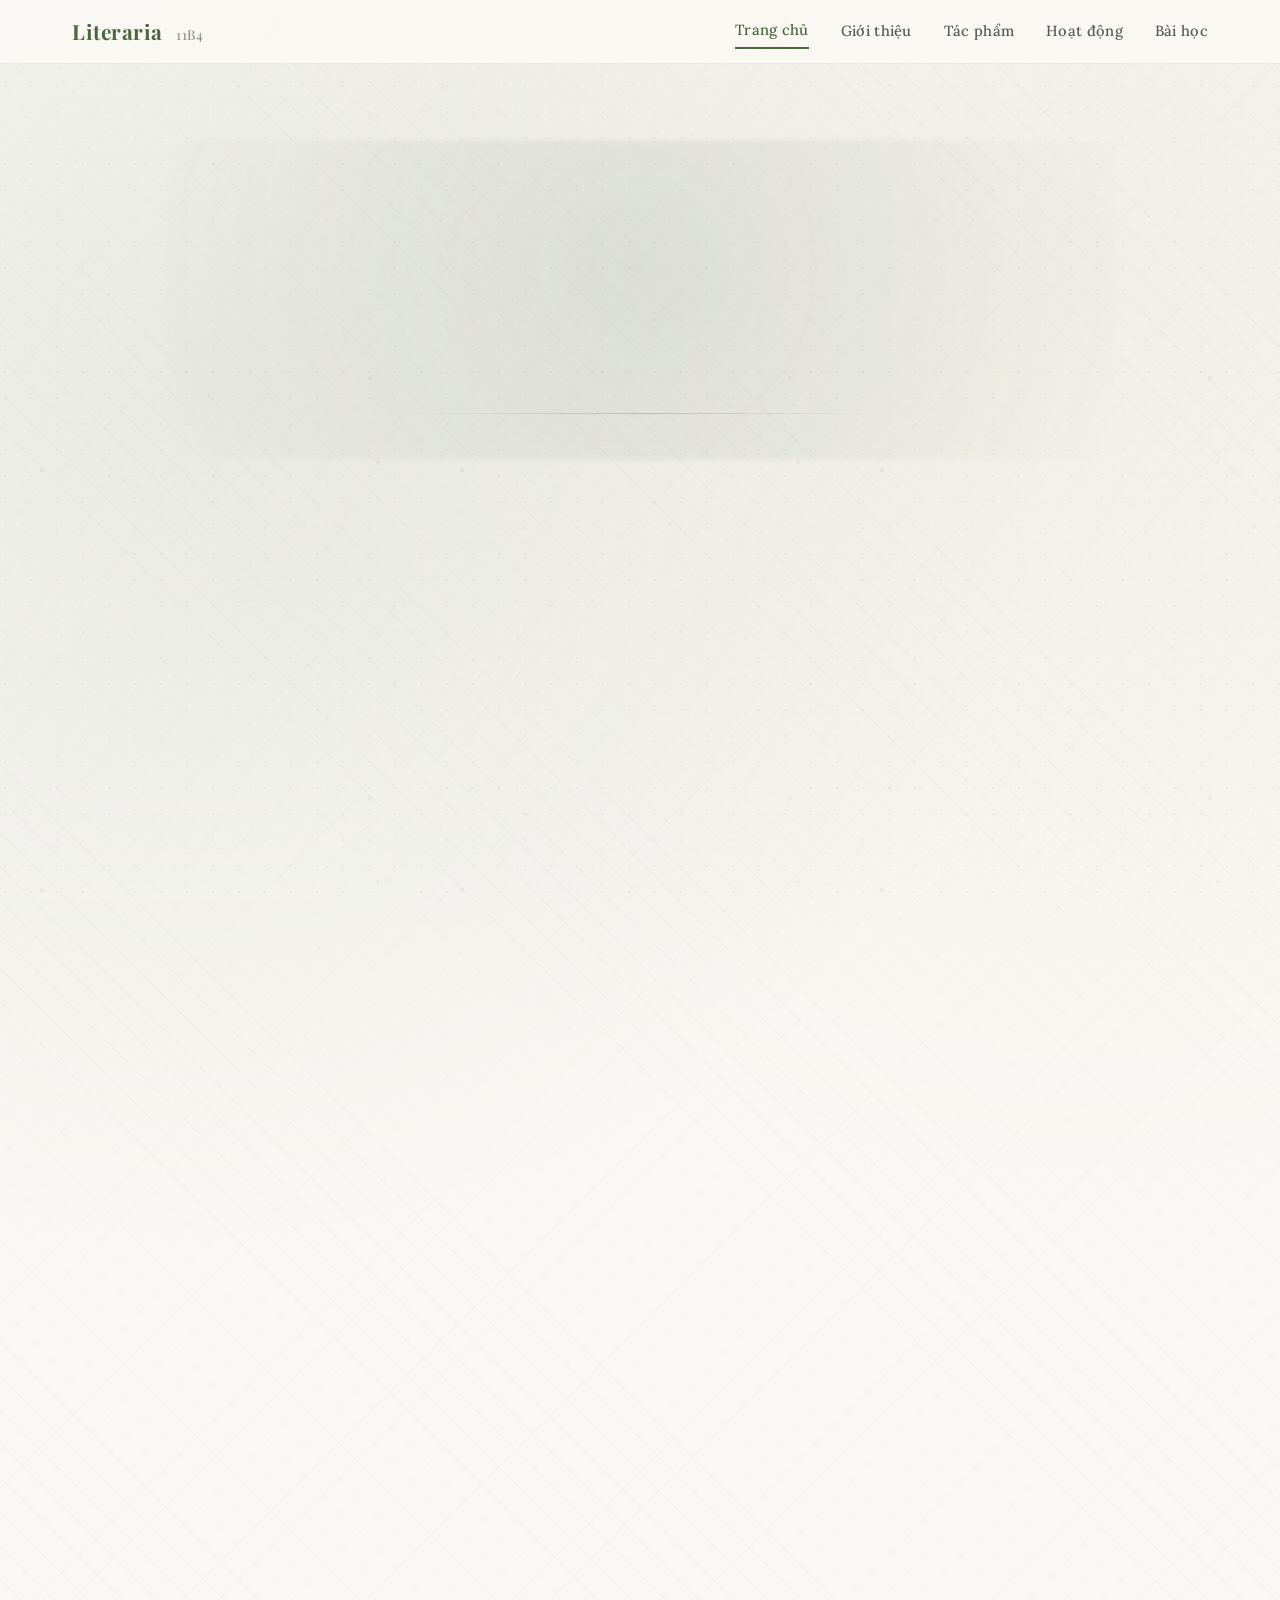
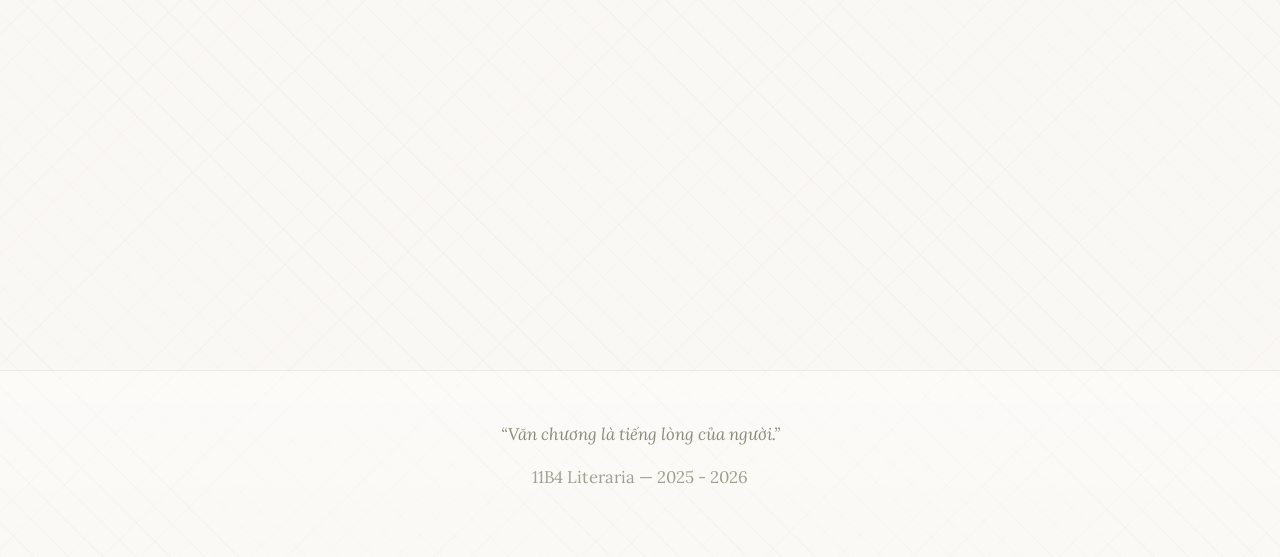
==== index.html @ 9b13c480 "Add index.html for GitHub Pages" ====
<!DOCTYPE html>
<html lang="vi">
<head>
  <meta charset="UTF-8" />
  <meta name="viewport" content="width=device-width, initial-scale=1.0" />
  <title>11B4 Literaria</title>
  <meta http-equiv="refresh" content="0; url=home.html" />
  <link rel="canonical" href="home.html" />
</head>
<body>
  <p>Đang chuyển hướng... Nếu không tự động chuyển, bấm vào <a href="home.html">Trang chủ</a>.</p>
</body>
</html>
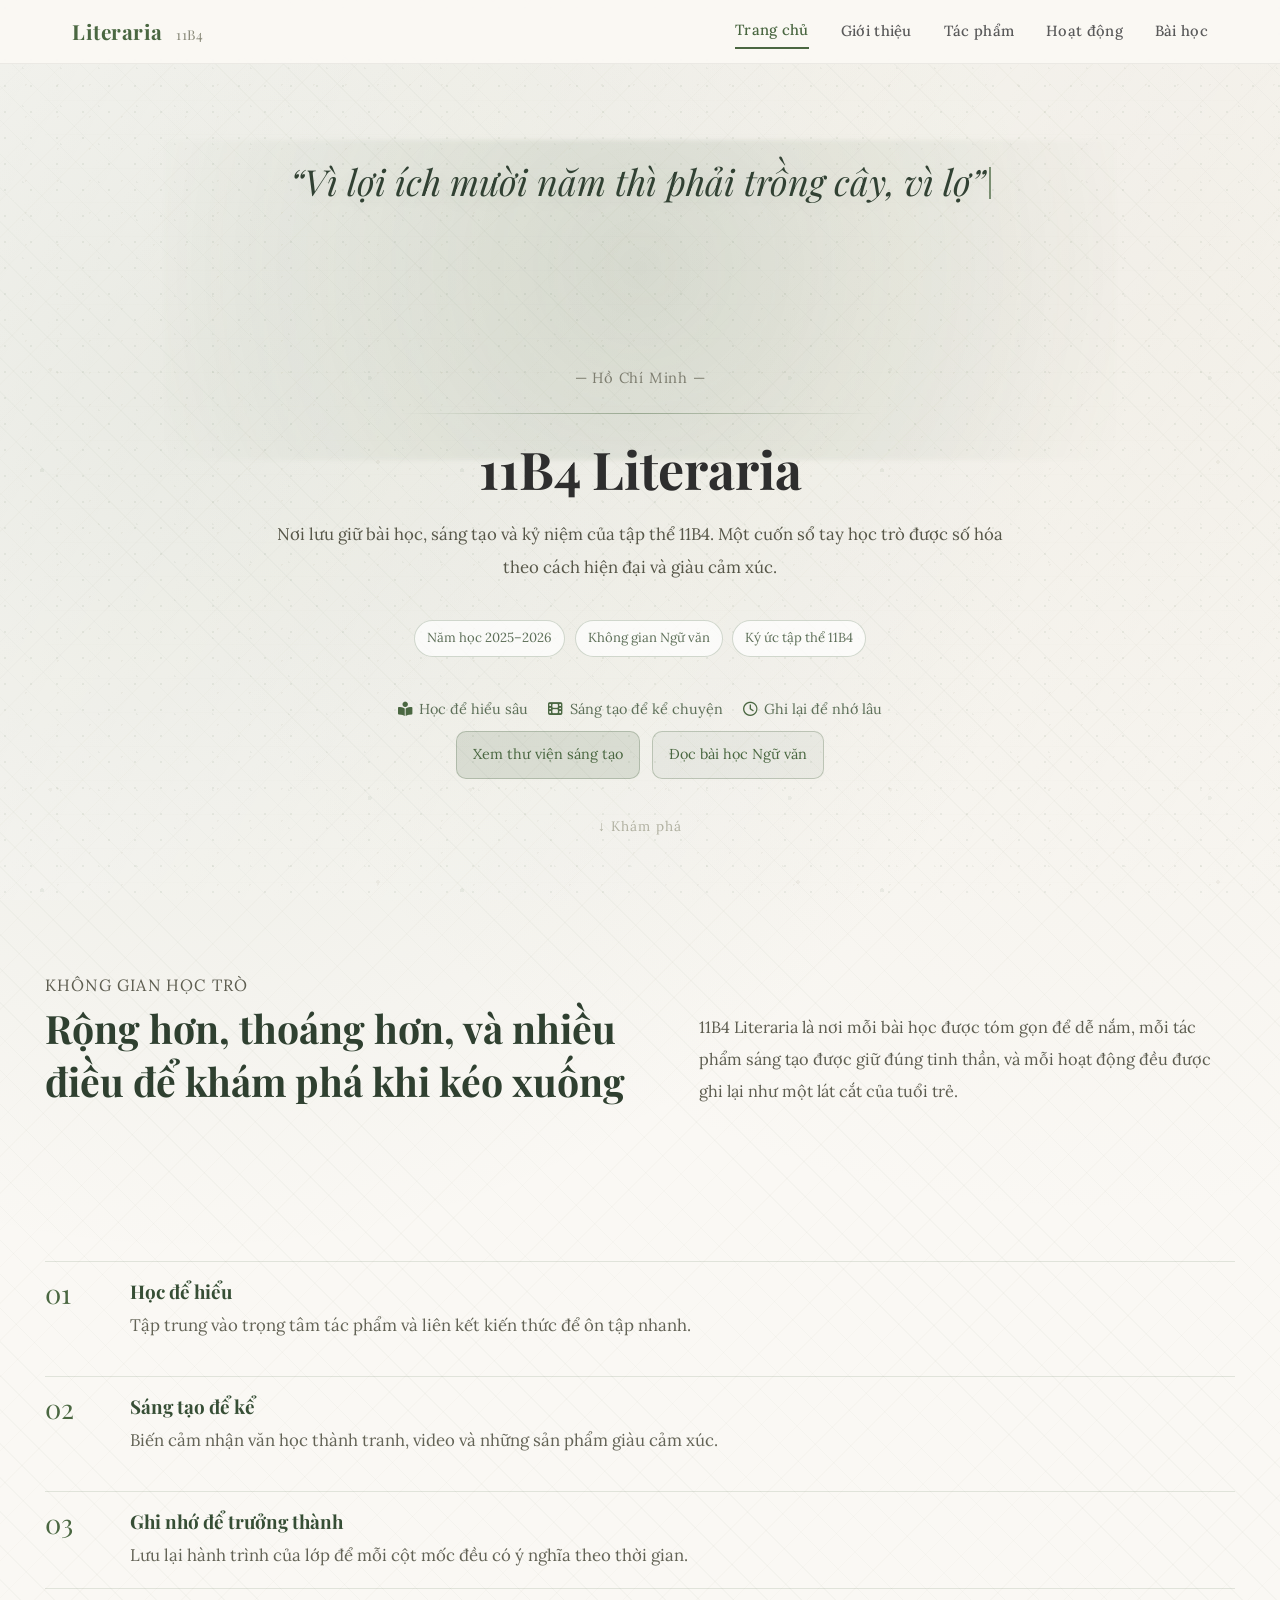
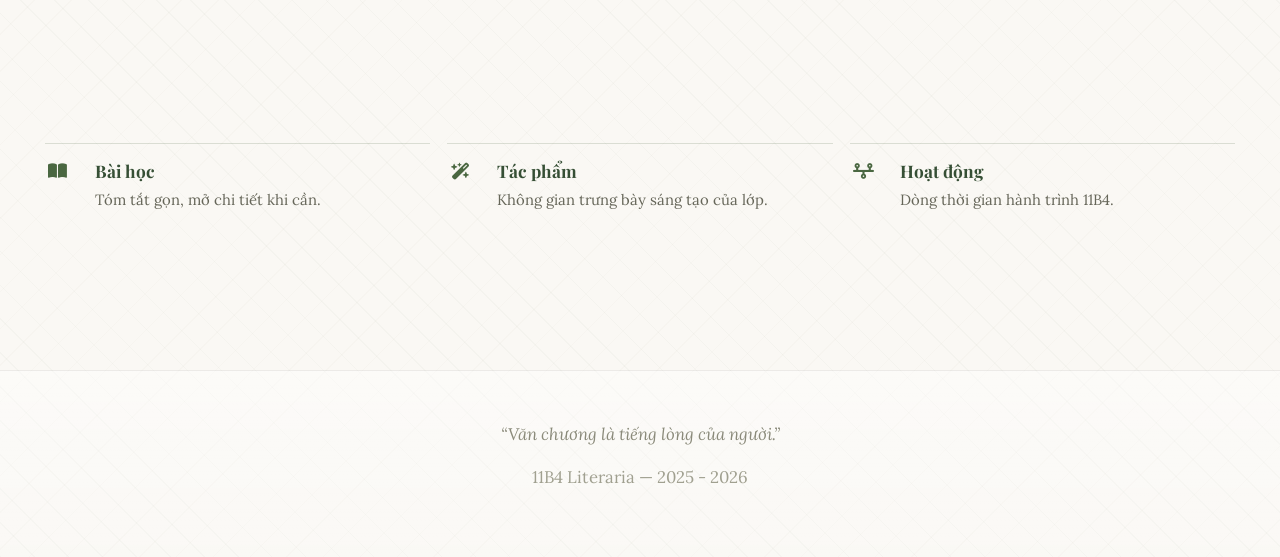
==== commit 30e27dfc: "update web" ====
--- a/index.html
+++ b/index.html
@@ -1,13 +1,158 @@
 <!DOCTYPE html>
 <html lang="vi">
 <head>
-  <meta charset="UTF-8" />
-  <meta name="viewport" content="width=device-width, initial-scale=1.0" />
-  <title>11B4 Literaria</title>
-  <meta http-equiv="refresh" content="0; url=home.html" />
-  <link rel="canonical" href="home.html" />
+  <meta charset="UTF-8">
+  <meta name="viewport" content="width=device-width, initial-scale=1.0">
+  <title>Trang chủ — 11B4 Literaria</title>
+  <link rel="preconnect" href="https://fonts.googleapis.com">
+  <link href="https://fonts.googleapis.com/css2?family=Lora:ital,wght@0,400;0,500;0,600;0,700;1,400;1,500&family=Playfair+Display:ital,wght@0,400;0,500;0,600;0,700;1,400;1,500&display=swap" rel="stylesheet">
+  <link rel="stylesheet" href="https://cdnjs.cloudflare.com/ajax/libs/font-awesome/6.5.2/css/all.min.css">
+  <link rel="stylesheet" href="style.css">
+  <style>
+    body { opacity: 0; transition: opacity 0.6s ease; }
+    body.page-loaded { opacity: 1; }
+  </style>
 </head>
-<body>
-  <p>Đang chuyển hướng... Nếu không tự động chuyển, bấm vào <a href="home.html">Trang chủ</a>.</p>
+<body class="home-page">
+
+  <!-- NAVBAR -->
+  <nav class="navbar">
+    <div class="navbar-inner">
+      <a href="index.html" class="navbar-logo">Literaria <span>11B4</span></a>
+      <div class="menu-toggle">
+        <span></span><span></span><span></span>
+      </div>
+      <div class="navbar-links">
+        <a href="index.html" class="active">Trang chủ</a>
+        <a href="about.html">Giới thiệu</a>
+        <a href="dreams.html">Tác phẩm</a>
+        <a href="activities.html">Hoạt động</a>
+        <a href="lessons.html">Bài học</a>
+      </div>
+    </div>
+  </nav>
+
+  <!-- MAIN -->
+  <main class="page-content">
+    <div class="page-container">
+      <div class="home-hero">
+        <div class="mobile-quote-icon fade-in home-sequence" aria-hidden="true">
+          <i class="fa-solid fa-book-open"></i>
+        </div>
+        <div class="quote fade-in home-sequence typing-quote quote-typing-active"
+             data-quotes="Vì lợi ích mười năm thì phải trồng cây, vì lợi ích trăm năm thì phải trồng người.|Non sông Việt Nam có trở nên tươi đẹp hay không, dân tộc Việt Nam có bước tới đài vinh quang để sánh vai với các cường quốc năm châu được hay không, chính là nhờ một phần lớn ở công học tập của các em.|Một dân tộc dốt là một dân tộc yếu.|Thanh niên là người chủ tương lai của nước nhà.|Một năm khởi đầu từ mùa xuân. Một đời khởi đầu từ tuổi trẻ. Tuổi trẻ là mùa xuân của xã hội.|Đâu cần thanh niên có, việc gì khó có thanh niên.|Học để làm việc, làm người, làm cán bộ. Học để phụng sự Đoàn thể, giai cấp và nhân dân, Tổ quốc và nhân loại.|Có tài mà không có đức là người vô dụng. Có đức mà không có tài thì làm việc gì cũng khó.|Tuổi nhỏ làm việc nhỏ, tùy theo sức của mình.|Đường đi khó không khó vì ngăn sông cách núi, mà khó vì lòng người ngại núi e sông.|Có công mài sắt, có ngày nên kim.|Có chí thì nên.|Lửa thử vàng, gian nan thử sức.|Thất bại là mẹ thành công.|Đi một ngày đàng, học một sàng khôn.|Học ăn, học nói, học gói, học mở.|Không thầy đố mày làm nên.|Muốn sang thì bắc cầu Kiều, muốn con hay chữ thì yêu lấy thầy.|Người không học như ngọc không mài.|Có chí làm quan, có gan làm giàu."
+             data-authors="Hồ Chí Minh|Hồ Chí Minh|Hồ Chí Minh|Hồ Chí Minh|Hồ Chí Minh|Hồ Chí Minh|Hồ Chí Minh|Hồ Chí Minh|Hồ Chí Minh|Nguyễn Bá Học|Tục ngữ Việt Nam|Tục ngữ Việt Nam|Tục ngữ Việt Nam|Tục ngữ Việt Nam|Tục ngữ Việt Nam|Tục ngữ Việt Nam|Tục ngữ Việt Nam|Ca dao Việt Nam|Tục ngữ Việt Nam|Tục ngữ Việt Nam"></div>
+        <div class="quote-author fade-in home-sequence typing-quote-author">
+          — Hồ Chí Minh —
+        </div>
+
+        <div class="divider fade-in home-sequence"></div>
+
+        <h1 class="intro-title fade-in home-sequence">11B4 Literaria</h1>
+
+        <p class="intro-text fade-in home-sequence">
+          Nơi lưu giữ bài học, sáng tạo và kỷ niệm của tập thể 11B4.
+          Một cuốn sổ tay học trò được số hóa theo cách hiện đại và giàu cảm xúc.
+        </p>
+
+        <div class="home-badges fade-in home-sequence">
+          <span class="home-badge">Năm học 2025–2026</span>
+          <span class="home-badge">Không gian Ngữ văn</span>
+          <span class="home-badge">Ký ức tập thể 11B4</span>
+        </div>
+
+        <ul class="home-focus-strip fade-in home-sequence">
+          <li><i class="fa-solid fa-book-open-reader" aria-hidden="true"></i>Học để hiểu sâu</li>
+          <li><i class="fa-solid fa-film" aria-hidden="true"></i>Sáng tạo để kể chuyện</li>
+          <li><i class="fa-regular fa-clock" aria-hidden="true"></i>Ghi lại để nhớ lâu</li>
+        </ul>
+
+        <div class="home-actions fade-in home-sequence">
+          <a href="dreams.html">Xem thư viện sáng tạo</a>
+          <a href="lessons.html">Đọc bài học Ngữ văn</a>
+        </div>
+
+        <div class="scroll-hint fade-in home-sequence">
+          &#8595; Khám phá
+        </div>
+
+      </div>
+
+      <section class="home-wide section fade-in">
+        <div class="home-wide-inner home-split reveal-lift">
+          <div>
+            <p class="home-eyebrow">Không gian học trò</p>
+            <h2>Rộng hơn, thoáng hơn, và nhiều điều để khám phá khi kéo xuống</h2>
+          </div>
+          <p class="mobile-trim-text">
+            11B4 Literaria là nơi mỗi bài học được tóm gọn để dễ nắm, mỗi tác phẩm sáng tạo được giữ đúng tinh thần,
+            và mỗi hoạt động đều được ghi lại như một lát cắt của tuổi trẻ.
+          </p>
+        </div>
+      </section>
+
+      <section class="home-wide section fade-in">
+        <div class="home-wide-inner">
+          <div class="home-journey-list">
+            <article class="home-journey-item fade-in reveal-lift">
+              <span>01</span>
+              <div>
+                <h3>Học để hiểu</h3>
+                <p>Tập trung vào trọng tâm tác phẩm và liên kết kiến thức để ôn tập nhanh.</p>
+              </div>
+            </article>
+            <article class="home-journey-item fade-in reveal-lift">
+              <span>02</span>
+              <div>
+                <h3>Sáng tạo để kể</h3>
+                <p>Biến cảm nhận văn học thành tranh, video và những sản phẩm giàu cảm xúc.</p>
+              </div>
+            </article>
+            <article class="home-journey-item fade-in reveal-lift mobile-trim-item">
+              <span>03</span>
+              <div>
+                <h3>Ghi nhớ để trưởng thành</h3>
+                <p>Lưu lại hành trình của lớp để mỗi cột mốc đều có ý nghĩa theo thời gian.</p>
+              </div>
+            </article>
+          </div>
+        </div>
+      </section>
+
+      <section class="home-wide section fade-in">
+        <div class="home-wide-inner home-link-rail">
+          <a class="home-rail-link reveal-lift" href="lessons.html">
+            <i class="fa-solid fa-book-open"></i>
+            <div>
+              <h3>Bài học</h3>
+              <p class="mobile-trim-text">Tóm tắt gọn, mở chi tiết khi cần.</p>
+            </div>
+          </a>
+          <a class="home-rail-link reveal-lift" href="dreams.html">
+            <i class="fa-solid fa-wand-magic-sparkles"></i>
+            <div>
+              <h3>Tác phẩm</h3>
+              <p class="mobile-trim-text">Không gian trưng bày sáng tạo của lớp.</p>
+            </div>
+          </a>
+          <a class="home-rail-link reveal-lift" href="activities.html">
+            <i class="fa-solid fa-timeline"></i>
+            <div>
+              <h3>Hoạt động</h3>
+              <p class="mobile-trim-text">Dòng thời gian hành trình 11B4.</p>
+            </div>
+          </a>
+        </div>
+      </section>
+    </div>
+  </main>
+
+  <!-- FOOTER -->
+  <footer class="site-footer">
+    <p class="footer-quote">“Văn chương là tiếng lòng của người.”</p>
+    <p>11B4 Literaria &mdash; 2025 - 2026</p>
+  </footer>
+
+  <script src="script.js"></script>
 </body>
 </html>
--- a/style.css
+++ b/style.css
@@ -0,0 +1,2044 @@
+/* ============================================
+   11B4 LITERARIA - WEBSITE VAN HOC HOC DUONG
+   Shared Stylesheet
+   ============================================ */
+
+/* --- RESET & BASE --- */
+*,
+*::before,
+*::after {
+  margin: 0;
+  padding: 0;
+  box-sizing: border-box;
+}
+
+html {
+  scroll-behavior: smooth;
+  font-size: 16px;
+}
+
+body {
+  font-family: 'Lora', 'Georgia', 'Times New Roman', serif;
+  background-color: #faf8f4;
+  background-image:
+    radial-gradient(circle at 15% 18%, rgba(74, 103, 65, 0.11), transparent 42%),
+    radial-gradient(circle at 85% 12%, rgba(180, 172, 140, 0.12), transparent 44%),
+    repeating-linear-gradient(45deg, rgba(74, 103, 65, 0.03) 0 1px, transparent 1px 24px),
+    repeating-linear-gradient(-45deg, rgba(140, 129, 92, 0.026) 0 1px, transparent 1px 26px);
+  color: #3a3a3a;
+  line-height: 1.8;
+  min-height: 100vh;
+  overflow-x: hidden;
+  position: relative;
+  isolation: isolate;
+}
+
+body > * {
+  position: relative;
+  z-index: 1;
+}
+
+body::before {
+  content: '';
+  position: fixed;
+  inset: 0;
+  background: linear-gradient(120deg, rgba(255, 255, 255, 0.28), rgba(255, 255, 255, 0));
+  opacity: 0.55;
+  pointer-events: none;
+  z-index: 0;
+  animation: ambientShift 18s ease-in-out infinite;
+}
+
+body::after {
+  content: '';
+  position: fixed;
+  inset: 0;
+  background-image:
+    radial-gradient(circle at 10% 12%, rgba(74, 103, 65, 0.15) 0 2px, transparent 2px 100%),
+    radial-gradient(circle at 90% 10%, rgba(140, 129, 92, 0.15) 0 2px, transparent 2px 100%),
+    radial-gradient(circle at 12% 88%, rgba(140, 129, 92, 0.12) 0 2px, transparent 2px 100%),
+    radial-gradient(circle at 88% 90%, rgba(74, 103, 65, 0.12) 0 2px, transparent 2px 100%),
+    radial-gradient(circle at 20% 30%, rgba(74, 103, 65, 0.15) 1px, transparent 1px),
+    radial-gradient(circle at 80% 65%, rgba(140, 129, 92, 0.12) 1px, transparent 1px),
+    radial-gradient(circle at 60% 80%, rgba(74, 103, 65, 0.1) 1px, transparent 1px);
+  background-size:
+    420px 420px,
+    420px 420px,
+    420px 420px,
+    420px 420px,
+    26px 26px,
+    32px 32px,
+    38px 38px;
+  opacity: 0.5;
+  pointer-events: none;
+  z-index: 0;
+  animation: patternDrift 28s linear infinite;
+}
+
+a {
+  text-decoration: none;
+  color: inherit;
+}
+
+img {
+  max-width: 100%;
+  display: block;
+}
+
+ul {
+  list-style: none;
+}
+
+/* --- TYPOGRAPHY --- */
+h1, h2, h3, h4 {
+  font-family: 'Playfair Display', 'Georgia', serif;
+  font-weight: 700;
+  color: #2c2c2c;
+  line-height: 1.3;
+}
+
+h1 { font-size: 2.6rem; }
+h2 { font-size: 2rem; }
+h3 { font-size: 1.4rem; }
+h4 { font-size: 1.15rem; }
+
+p {
+  margin-bottom: 1rem;
+  font-size: 1.05rem;
+}
+
+/* --- NAVBAR --- */
+.navbar {
+  position: fixed;
+  top: 0;
+  left: 0;
+  width: 100%;
+  z-index: 1000;
+  background: rgba(250, 248, 244, 0.95);
+  backdrop-filter: blur(8px);
+  border-bottom: 1px solid rgba(0, 0, 0, 0.06);
+  transition: box-shadow 0.35s ease, background 0.35s ease, border-color 0.35s ease;
+}
+
+.navbar.scrolled {
+  box-shadow: 0 8px 28px rgba(0, 0, 0, 0.07);
+  background: rgba(250, 248, 244, 0.98);
+  border-bottom-color: rgba(74, 103, 65, 0.15);
+}
+
+.navbar-inner {
+  max-width: 1200px;
+  margin: 0 auto;
+  display: flex;
+  align-items: center;
+  justify-content: space-between;
+  padding: 0.8rem 2rem;
+}
+
+.navbar-logo {
+  font-family: 'Playfair Display', serif;
+  font-size: 1.3rem;
+  font-weight: 700;
+  color: #4a6741;
+  letter-spacing: 0.5px;
+  transition: transform 0.35s ease, text-shadow 0.35s ease;
+}
+
+.navbar-logo:hover {
+  transform: translateY(-1px);
+  text-shadow: 0 4px 14px rgba(74, 103, 65, 0.16);
+}
+
+.navbar-logo span {
+  font-weight: 400;
+  color: #8a8a7a;
+  font-size: 0.85rem;
+  margin-left: 0.5rem;
+}
+
+.navbar-links {
+  display: flex;
+  gap: 2rem;
+  align-items: center;
+}
+
+.navbar-links a {
+  display: inline-block;
+  font-size: 0.92rem;
+  font-weight: 500;
+  color: #5a5a5a;
+  position: relative;
+  padding: 0.3rem 0;
+  overflow: hidden;
+  transition: color 0.3s ease, transform 0.3s ease;
+  letter-spacing: 0.3px;
+}
+
+.navbar-links a::before {
+  content: '';
+  position: absolute;
+  left: -8%;
+  top: -25%;
+  width: 40%;
+  height: 150%;
+  background: linear-gradient(90deg, transparent, rgba(255, 255, 255, 0.45), transparent);
+  transform: skewX(-20deg) translateX(-180%);
+  opacity: 0;
+  pointer-events: none;
+}
+
+.navbar-links a::after {
+  content: '';
+  position: absolute;
+  bottom: 0;
+  left: 0;
+  width: 0;
+  height: 1.5px;
+  background: #4a6741;
+  transition: width 0.3s ease;
+}
+
+.navbar-links a:hover,
+.navbar-links a.active {
+  color: #4a6741;
+  transform: translateY(-1px);
+}
+
+.navbar-links a:hover::after,
+.navbar-links a.active::after {
+  width: 100%;
+}
+
+.navbar-links a:hover::before {
+  opacity: 1;
+  animation: navSweep 0.6s ease;
+}
+
+.menu-toggle {
+  display: none;
+  flex-direction: column;
+  gap: 5px;
+  cursor: pointer;
+  padding: 5px;
+}
+
+.menu-toggle span {
+  width: 24px;
+  height: 2px;
+  background: #3a3a3a;
+  transition: all 0.3s ease;
+}
+
+.menu-toggle.active span:nth-child(1) {
+  transform: translateY(7px) rotate(45deg);
+}
+
+.menu-toggle.active span:nth-child(2) {
+  opacity: 0;
+}
+
+.menu-toggle.active span:nth-child(3) {
+  transform: translateY(-7px) rotate(-45deg);
+}
+
+/* --- MAIN CONTAINER --- */
+.page-container {
+  max-width: 1100px;
+  margin: 0 auto;
+  padding: 0 2rem;
+}
+
+.home-page .page-container {
+  max-width: 1360px;
+  padding: 0 2.8rem;
+}
+
+.page-content {
+  padding-top: 100px;
+  min-height: 100vh;
+}
+
+/* --- SECTION SPACING --- */
+.section {
+  padding: 4rem 0;
+}
+
+.section-title {
+  text-align: center;
+  margin-bottom: 3rem;
+  position: relative;
+}
+
+.section-title h2 {
+  margin-bottom: 0.8rem;
+  letter-spacing: 0.4px;
+}
+
+.section-title p {
+  color: #7a7a6a;
+  font-style: italic;
+  font-size: 1rem;
+  max-width: 720px;
+  margin-left: auto;
+  margin-right: auto;
+}
+
+.section-title::before {
+  content: '❦';
+  display: block;
+  font-size: 0.9rem;
+  color: rgba(74, 103, 65, 0.58);
+  margin-bottom: 0.75rem;
+  letter-spacing: 2px;
+  animation: ornamentBreathe 5s ease-in-out infinite;
+}
+
+.section-title::after {
+  content: '';
+  display: block;
+  width: 60px;
+  height: 2px;
+  background: #4a6741;
+  margin: 1.2rem auto 0;
+  opacity: 0.5;
+  transition: width 0.5s ease, opacity 0.5s ease;
+}
+
+.section-title:hover::after {
+  width: 84px;
+  opacity: 0.75;
+}
+
+.home-feature-card,
+.dream-plot,
+.timeline-content,
+.lesson-entry,
+.lesson-not-found {
+  background: linear-gradient(145deg, rgba(255, 255, 255, 0.92), rgba(255, 255, 255, 0.8));
+  border: 1px solid rgba(74, 103, 65, 0.15);
+  backdrop-filter: blur(3px);
+}
+
+
+/* --- FADE-IN ANIMATION --- */
+.fade-in {
+  opacity: 0;
+  transform: translateY(32px);
+  transition: opacity 0.85s cubic-bezier(.2,.62,.2,1), transform 0.85s cubic-bezier(.2,.62,.2,1);
+}
+
+.fade-in.visible {
+  opacity: 1;
+  transform: translateY(0);
+}
+
+.fade-in-delay-1 { transition-delay: 0.15s; }
+.fade-in-delay-2 { transition-delay: 0.3s; }
+.fade-in-delay-3 { transition-delay: 0.45s; }
+.fade-in-delay-4 { transition-delay: 0.6s; }
+.fade-in-delay-5 { transition-delay: 0.75s; }
+
+/* --- HOME PAGE --- */
+.home-hero {
+  position: relative;
+  display: flex;
+  flex-direction: column;
+  align-items: center;
+  justify-content: center;
+  min-height: calc(100vh - 110px);
+  text-align: center;
+  padding: 3.4rem 2rem;
+  overflow: hidden;
+  isolation: isolate;
+}
+
+.home-hero::before {
+  content: '';
+  position: absolute;
+  inset: 5% 10% auto;
+  height: 320px;
+  background: radial-gradient(circle at 50% 40%, rgba(74, 103, 65, 0.14), rgba(74, 103, 65, 0));
+  filter: blur(2px);
+  z-index: -2;
+  animation: homeGlow 7s ease-in-out infinite;
+}
+
+.home-hero::after {
+  content: '';
+  position: absolute;
+  inset: 0;
+  background-image: linear-gradient(rgba(122, 122, 106, 0.04) 1px, transparent 1px);
+  background-size: 100% 34px;
+  z-index: -1;
+  opacity: 0.32;
+  pointer-events: none;
+  animation: gridDrift 16s linear infinite;
+}
+
+.quote {
+  max-width: 860px;
+  font-family: 'Playfair Display', serif;
+  font-size: clamp(1.35rem, 3.3vw, 2.25rem);
+  line-height: 1.45;
+  color: #314133;
+  font-style: italic;
+  text-shadow: 0 6px 20px rgba(74, 103, 65, 0.08);
+}
+
+.typing-quote {
+  width: min(860px, 100%);
+  min-height: 5.6em;
+  display: block;
+  line-height: 1.5;
+  text-wrap: pretty;
+}
+
+.quote-typing-active::after {
+  content: '';
+  display: inline-block;
+  width: 2px;
+  height: 0.9em;
+  margin-left: 0.25rem;
+  vertical-align: -0.08em;
+  background: rgba(74, 103, 65, 0.7);
+  animation: caretBlink 0.85s steps(1, end) infinite;
+}
+
+.quote-author {
+  margin-top: 0.55rem;
+  color: #7d7d6f;
+  letter-spacing: 0.8px;
+  font-size: 0.92rem;
+}
+
+.mobile-quote-icon {
+  display: none;
+}
+
+.divider {
+  width: min(480px, 78%);
+  height: 1px;
+  background: linear-gradient(to right, transparent, rgba(74, 103, 65, 0.45), transparent);
+  margin: 1.35rem 0;
+  animation: dividerGlow 3.8s ease-in-out infinite;
+}
+
+.intro-title {
+  font-family: 'Playfair Display', serif;
+  font-size: clamp(2rem, 6vw, 3.25rem);
+  color: #2e2e2e;
+  margin-bottom: 0.95rem;
+}
+
+.intro-text {
+  max-width: 760px;
+  font-size: 1.05rem;
+  line-height: 1.95;
+  color: #565648;
+}
+
+.home-badges {
+  display: flex;
+  flex-wrap: wrap;
+  gap: 0.6rem;
+  justify-content: center;
+  margin: 1.25rem 0 1.1rem;
+}
+
+.home-glance-grid {
+  width: 100%;
+  display: grid;
+  grid-template-columns: repeat(3, minmax(0, 1fr));
+  gap: 0.85rem;
+  margin: 0 0 1rem;
+}
+
+.home-glance-card {
+  border-radius: 12px;
+  border: 1px solid rgba(74, 103, 65, 0.16);
+  background: rgba(255, 255, 255, 0.78);
+  padding: 0.85rem 0.9rem;
+  text-align: left;
+  transition: transform 0.3s ease, box-shadow 0.3s ease;
+}
+
+.home-glance-card:hover {
+  transform: translateY(-4px);
+  box-shadow: 0 10px 22px rgba(0, 0, 0, 0.07);
+}
+
+.home-glance-card h4 {
+  display: flex;
+  align-items: center;
+  gap: 0.45rem;
+  margin-bottom: 0.35rem;
+  font-size: 0.95rem;
+  color: #3f5d3c;
+}
+
+.home-glance-card h4 i {
+  color: #4a6741;
+}
+
+.home-glance-card p {
+  margin-bottom: 0;
+  font-size: 0.86rem;
+  line-height: 1.65;
+  color: #666658;
+}
+
+.home-badge {
+  padding: 0.35rem 0.75rem;
+  border-radius: 999px;
+  border: 1px solid rgba(74, 103, 65, 0.24);
+  color: #5d6f58;
+  background: rgba(255, 255, 255, 0.7);
+  font-size: 0.82rem;
+  animation: badgeFloat 5.2s ease-in-out infinite;
+}
+
+.home-badge:nth-child(2) {
+  animation-delay: 0.6s;
+}
+
+.home-badge:nth-child(3) {
+  animation-delay: 1.2s;
+}
+
+.home-feature-grid {
+  width: 100%;
+  display: grid;
+  grid-template-columns: repeat(3, minmax(0, 1fr));
+  gap: 1rem;
+  margin: 1.3rem 0 1.15rem;
+}
+
+.home-feature-card {
+  background: rgba(255, 255, 255, 0.82);
+  border-radius: 12px;
+  border: 1px solid rgba(74, 103, 65, 0.13);
+  padding: 1rem 1rem 1.1rem;
+  text-align: left;
+  transition: transform 0.35s ease, box-shadow 0.35s ease, border-color 0.35s ease;
+}
+
+.home-feature-card:hover {
+  transform: translateY(-5px);
+  box-shadow: 0 12px 28px rgba(0, 0, 0, 0.08);
+  border-color: rgba(74, 103, 65, 0.24);
+}
+
+.home-feature-card h3 {
+  display: flex;
+  align-items: center;
+  gap: 0.4rem;
+  font-size: 1.05rem;
+  color: #3d5a3a;
+  margin-bottom: 0.4rem;
+}
+
+.home-feature-card h3 i {
+  color: #4a6741;
+  font-size: 0.98rem;
+}
+
+.home-feature-card p {
+  margin-bottom: 0;
+  color: #666655;
+  font-size: 0.92rem;
+  line-height: 1.75;
+}
+
+.home-actions {
+  display: flex;
+  flex-wrap: wrap;
+  justify-content: center;
+  gap: 0.7rem;
+  margin-top: 0.25rem;
+}
+
+.home-actions a {
+  display: inline-flex;
+  align-items: center;
+  justify-content: center;
+  padding: 0.62rem 1rem;
+  border-radius: 10px;
+  border: 1px solid rgba(74, 103, 65, 0.28);
+  background: rgba(74, 103, 65, 0.06);
+  color: #4a6741;
+  font-size: 0.9rem;
+  transition: transform 0.3s ease, background 0.3s ease, box-shadow 0.3s ease;
+}
+
+.home-actions a:first-child {
+  background: rgba(74, 103, 65, 0.14);
+}
+
+.home-actions a:hover {
+  transform: translateY(-3px);
+  background: rgba(74, 103, 65, 0.12);
+  box-shadow: 0 8px 18px rgba(74, 103, 65, 0.16);
+}
+
+.home-kicker {
+  font-size: 0.84rem;
+  letter-spacing: 1.6px;
+  text-transform: uppercase;
+  color: #5d7854;
+  margin-bottom: 1.2rem;
+}
+
+.home-title {
+  font-family: 'Playfair Display', serif;
+  font-size: clamp(2rem, 5.2vw, 3.2rem);
+  color: #2c2c2c;
+  max-width: 900px;
+  line-height: 1.28;
+  margin-bottom: 1.1rem;
+}
+
+.home-lead {
+  font-size: 1.06rem;
+  color: #555548;
+  max-width: 740px;
+  line-height: 1.9;
+  margin-bottom: 1.5rem;
+}
+
+.home-line {
+  max-width: 760px;
+  font-size: 1.14rem;
+  color: #4f6550;
+  font-style: italic;
+  line-height: 1.8;
+  padding: 1.2rem 1.3rem;
+  border-top: 1px solid rgba(74, 103, 65, 0.2);
+  border-bottom: 1px solid rgba(74, 103, 65, 0.2);
+  margin-bottom: 1.4rem;
+}
+
+.home-line span {
+  display: block;
+  margin-top: 0.55rem;
+  font-style: normal;
+  font-size: 0.9rem;
+  color: #7b7b6c;
+}
+
+.home-quick {
+  display: flex;
+  flex-wrap: wrap;
+  gap: 0.7rem;
+  justify-content: center;
+  margin-bottom: 1.2rem;
+}
+
+.home-quick a {
+  display: inline-block;
+  padding: 0.6rem 0.95rem;
+  border-radius: 8px;
+  border: 1px solid rgba(74, 103, 65, 0.28);
+  color: #4a6741;
+  background: rgba(74, 103, 65, 0.04);
+  font-size: 0.9rem;
+  transition: transform 0.25s ease, background 0.25s ease;
+}
+
+.home-quick a:first-child {
+  background: rgba(74, 103, 65, 0.12);
+}
+
+.home-quick a:hover {
+  transform: translateY(-2px);
+  background: rgba(74, 103, 65, 0.11);
+}
+
+.home-points {
+  list-style: none;
+  margin-top: 0.2rem;
+  display: flex;
+  gap: 0.65rem;
+  flex-wrap: wrap;
+  justify-content: center;
+}
+
+.home-points li {
+  padding: 0.34rem 0.78rem;
+  border-radius: 999px;
+  background: rgba(255, 255, 255, 0.8);
+  border: 1px solid rgba(74, 103, 65, 0.2);
+  color: #667061;
+  font-size: 0.83rem;
+}
+
+.home-hero .scroll-hint {
+  margin-top: 2.2rem;
+  font-size: 0.85rem;
+  color: #b0b0a0;
+  letter-spacing: 1px;
+  animation: gentleBounce 2.5s ease-in-out infinite;
+}
+
+.home-focus-strip {
+  width: 100%;
+  display: flex;
+  justify-content: center;
+  flex-wrap: wrap;
+  gap: 1.25rem;
+  margin: 1.4rem 0 0.3rem;
+}
+
+.home-focus-strip li {
+  display: inline-flex;
+  align-items: center;
+  gap: 0.45rem;
+  color: #5d6f58;
+  font-size: 0.9rem;
+}
+
+.home-focus-strip li i {
+  color: #4a6741;
+}
+
+.home-wide {
+  padding: 4.8rem 0;
+}
+
+.home-wide-inner {
+  width: min(1280px, 100%);
+  margin: 0 auto;
+}
+
+.home-split {
+  display: grid;
+  grid-template-columns: 1.15fr 1fr;
+  align-items: end;
+  gap: 2.4rem;
+}
+
+.home-eyebrow {
+  font-size: 0.8rem;
+  text-transform: uppercase;
+  letter-spacing: 1.2px;
+  color: #688162;
+  margin-bottom: 0.55rem;
+}
+
+.home-split h2 {
+  font-size: clamp(1.55rem, 3.2vw, 2.45rem);
+  line-height: 1.35;
+  color: #2f4030;
+}
+
+.home-split p {
+  color: #5d5d50;
+  font-size: 1.02rem;
+  line-height: 1.95;
+  margin-bottom: 0;
+}
+
+.home-journey-list {
+  display: flex;
+  flex-direction: column;
+  gap: 1.1rem;
+}
+
+.home-journey-item {
+  display: grid;
+  grid-template-columns: 68px 1fr;
+  align-items: start;
+  gap: 1.1rem;
+  padding: 1.1rem 0;
+  border-top: 1px solid rgba(74, 103, 65, 0.14);
+}
+
+.home-journey-item:last-child {
+  border-bottom: 1px solid rgba(74, 103, 65, 0.14);
+}
+
+.home-journey-item > span {
+  font-family: 'Playfair Display', serif;
+  font-size: 1.7rem;
+  color: #4a6741;
+  line-height: 1;
+}
+
+.home-journey-item h3 {
+  margin-bottom: 0.35rem;
+  color: #364e35;
+  font-size: 1.18rem;
+}
+
+.home-journey-item p {
+  margin-bottom: 0;
+  color: #636356;
+  line-height: 1.85;
+}
+
+.home-link-rail {
+  display: grid;
+  grid-template-columns: repeat(3, minmax(0, 1fr));
+  gap: 1.1rem;
+}
+
+.home-rail-link {
+  display: grid;
+  grid-template-columns: 34px 1fr;
+  gap: 0.8rem;
+  align-items: start;
+  padding: 1rem 0.2rem;
+  border-top: 1px solid rgba(74, 103, 65, 0.18);
+  transition: transform 0.3s ease, border-color 0.3s ease;
+}
+
+.home-rail-link:hover {
+  transform: translateY(-3px);
+  border-color: rgba(74, 103, 65, 0.34);
+}
+
+.home-rail-link i {
+  color: #4a6741;
+  font-size: 1.05rem;
+  margin-top: 0.2rem;
+}
+
+.home-rail-link h3 {
+  margin-bottom: 0.28rem;
+  font-size: 1.08rem;
+  color: #364f35;
+}
+
+.home-rail-link p {
+  margin-bottom: 0;
+  color: #666659;
+  font-size: 0.93rem;
+}
+
+.reveal-lift {
+  opacity: 0;
+  transform: translateY(30px);
+  transition: opacity 0.95s cubic-bezier(.19,.65,.22,1), transform 0.95s cubic-bezier(.19,.65,.22,1);
+}
+
+.reveal-lift.visible {
+  opacity: 1;
+  transform: translateY(0);
+}
+
+@keyframes homeGlow {
+  0%, 100% { opacity: 0.75; transform: scale(1); }
+  50% { opacity: 1; transform: scale(1.03); }
+}
+
+@keyframes gentleBounce {
+  0%, 100% { transform: translateY(0); }
+  50% { transform: translateY(6px); }
+}
+
+/* --- ABOUT PAGE --- */
+.about-intro {
+  text-align: center;
+  max-width: 700px;
+  margin: 0 auto 3rem;
+}
+
+.about-block {
+  display: grid;
+  grid-template-columns: 1fr 1fr;
+  gap: 3rem;
+  align-items: center;
+  margin-bottom: 4rem;
+}
+
+.about-block.reverse {
+  direction: rtl;
+}
+
+.about-block.reverse > * {
+  direction: ltr;
+}
+
+.about-text h3 {
+  margin-bottom: 1rem;
+  color: #4a6741;
+}
+
+.about-text p {
+  color: #5a5a5a;
+  line-height: 1.9;
+}
+
+.about-image {
+  position: relative;
+  border-radius: 12px;
+  overflow: hidden;
+  aspect-ratio: 4 / 3;
+  background: #e8e6df;
+  transition: transform 0.45s ease, box-shadow 0.45s ease;
+}
+
+.about-image::after {
+  content: '';
+  position: absolute;
+  inset: 0;
+  background: linear-gradient(120deg, transparent 30%, rgba(255, 255, 255, 0.4), transparent 70%);
+  transform: translateX(-140%);
+  opacity: 0;
+  pointer-events: none;
+}
+
+.about-image img {
+  width: 100%;
+  height: 100%;
+  object-fit: cover;
+  filter: brightness(0.95) saturate(0.9);
+  transition: transform 0.55s ease, filter 0.55s ease;
+}
+
+.about-block:hover .about-image {
+  transform: translateY(-4px);
+  box-shadow: 0 12px 30px rgba(0, 0, 0, 0.09);
+}
+
+.about-block:hover .about-image::after {
+  opacity: 1;
+  animation: imageSweep 0.9s ease;
+}
+
+.about-block:hover .about-image img {
+  transform: scale(1.03);
+  filter: brightness(0.98) saturate(0.95);
+}
+
+.about-image .placeholder {
+  display: flex;
+  align-items: center;
+  justify-content: center;
+  width: 100%;
+  height: 100%;
+  color: #b0b0a0;
+  font-style: italic;
+  font-size: 0.9rem;
+}
+
+/* --- DREAMS PAGE --- */
+.dreams-intro {
+  text-align: center;
+  max-width: 650px;
+  margin: 0 auto 3rem;
+  color: #6a6a5a;
+  font-style: italic;
+}
+
+.dreams-land {
+  display: flex;
+  flex-direction: column;
+  gap: 2rem;
+}
+
+.dream-plot {
+  display: grid;
+  grid-template-columns: 1.15fr 1fr;
+  gap: 1.3rem;
+  background: #fff;
+  border-radius: 14px;
+  padding: 1.1rem;
+  border: 1px solid rgba(74, 103, 65, 0.15);
+  box-shadow: 0 4px 20px rgba(0, 0, 0, 0.05);
+  cursor: pointer;
+  transition: transform 0.35s ease, box-shadow 0.35s ease;
+  position: relative;
+  overflow: hidden;
+}
+
+.dream-plot::before {
+  content: '';
+  position: absolute;
+  inset: 0;
+  border-radius: inherit;
+  background: linear-gradient(120deg, rgba(74, 103, 65, 0), rgba(74, 103, 65, 0.07), rgba(74, 103, 65, 0));
+  opacity: 0;
+  transition: opacity 0.35s ease;
+  pointer-events: none;
+}
+
+.dream-plot:nth-child(even) {
+  grid-template-columns: 1fr 1.15fr;
+}
+
+.dream-plot:nth-child(even) .dream-plot-media {
+  order: 2;
+}
+
+.dream-plot:nth-child(even) .dream-plot-content {
+  order: 1;
+}
+
+.dream-plot:hover {
+  transform: translateY(-6px);
+  box-shadow: 0 12px 32px rgba(0, 0, 0, 0.09);
+}
+
+.dream-plot:hover::before {
+  opacity: 1;
+}
+
+.dream-plot-media {
+  position: relative;
+  border-radius: 10px;
+  overflow: hidden;
+  aspect-ratio: 16 / 10;
+  background: #e8e6df;
+}
+
+.dream-plot-media img,
+.dream-plot-media video {
+  width: 100%;
+  height: 100%;
+  object-fit: cover;
+  transition: transform 0.6s ease;
+}
+
+.dream-plot:hover .dream-plot-media img,
+.dream-plot:hover .dream-plot-media video {
+  transform: scale(1.04);
+}
+
+.dream-plot-media .placeholder {
+  display: flex;
+  align-items: center;
+  justify-content: center;
+  width: 100%;
+  height: 100%;
+  color: #b0b0a0;
+  font-style: italic;
+  font-size: 0.9rem;
+}
+
+.dream-plot .play-icon {
+  position: absolute;
+  top: 50%;
+  left: 50%;
+  transform: translate(-50%, -50%);
+  width: 48px;
+  height: 48px;
+  background: rgba(255, 255, 255, 0.85);
+  border-radius: 50%;
+  display: flex;
+  align-items: center;
+  justify-content: center;
+  transition: transform 0.3s ease, background 0.3s ease;
+}
+
+.dream-plot:hover .play-icon {
+  transform: translate(-50%, -50%) scale(1.05);
+  background: rgba(255, 255, 255, 0.95);
+}
+
+.dream-plot .play-icon::after {
+  content: '';
+  width: 0;
+  height: 0;
+  border-left: 14px solid #4a6741;
+  border-top: 9px solid transparent;
+  border-bottom: 9px solid transparent;
+  margin-left: 3px;
+}
+
+.dream-plot-content {
+  display: flex;
+  flex-direction: column;
+  justify-content: center;
+  padding: 0.2rem 0.2rem 0.2rem 0.4rem;
+}
+
+.dream-plot-tag {
+  margin: 0 0 0.45rem;
+  font-size: 0.78rem;
+  letter-spacing: 0.8px;
+  text-transform: uppercase;
+  color: #5f7a56;
+}
+
+.dream-plot-content h3 {
+  margin-bottom: 0.4rem;
+  font-size: 1.35rem;
+}
+
+.dream-plot-author {
+  margin-bottom: 0.7rem;
+  font-size: 0.9rem;
+  color: #8a8a7a;
+}
+
+.dream-plot-content p {
+  margin-bottom: 0.9rem;
+  color: #606050;
+  line-height: 1.8;
+}
+
+.dream-plot-btn {
+  width: fit-content;
+  border: 1px solid rgba(74, 103, 65, 0.32);
+  background: rgba(74, 103, 65, 0.05);
+  color: #4a6741;
+  padding: 0.5rem 0.9rem;
+  border-radius: 8px;
+  font-family: inherit;
+  font-size: 0.9rem;
+  cursor: pointer;
+  transition: transform 0.25s ease, background 0.25s ease, box-shadow 0.25s ease;
+}
+
+.dream-plot-btn:hover {
+  transform: translateY(-2px);
+  background: rgba(74, 103, 65, 0.11);
+  box-shadow: 0 8px 16px rgba(74, 103, 65, 0.14);
+}
+
+.gallery-grid {
+  display: grid;
+  grid-template-columns: repeat(auto-fill, minmax(300px, 1fr));
+  gap: 2rem;
+}
+
+.gallery-card {
+  background: #fff;
+  border-radius: 12px;
+  overflow: hidden;
+  box-shadow: 0 2px 15px rgba(0, 0, 0, 0.04);
+  transition: transform 0.4s ease, box-shadow 0.4s ease;
+  cursor: pointer;
+  position: relative;
+}
+
+.gallery-card:hover {
+  transform: translateY(-6px);
+  box-shadow: 0 8px 30px rgba(0, 0, 0, 0.08);
+}
+
+.gallery-card .card-media {
+  position: relative;
+  aspect-ratio: 16 / 10;
+  background: #e8e6df;
+  overflow: hidden;
+}
+
+.gallery-card .card-media img,
+.gallery-card .card-media video {
+  width: 100%;
+  height: 100%;
+  object-fit: cover;
+}
+
+.gallery-card .card-media .play-icon {
+  position: absolute;
+  top: 50%;
+  left: 50%;
+  transform: translate(-50%, -50%);
+  width: 48px;
+  height: 48px;
+  background: rgba(255, 255, 255, 0.85);
+  border-radius: 50%;
+  display: flex;
+  align-items: center;
+  justify-content: center;
+}
+
+.gallery-card .card-media .play-icon::after {
+  content: '';
+  width: 0;
+  height: 0;
+  border-left: 14px solid #4a6741;
+  border-top: 9px solid transparent;
+  border-bottom: 9px solid transparent;
+  margin-left: 3px;
+}
+
+.gallery-card .card-media .placeholder {
+  display: flex;
+  align-items: center;
+  justify-content: center;
+  width: 100%;
+  height: 100%;
+  color: #b0b0a0;
+  font-style: italic;
+  font-size: 0.9rem;
+}
+
+.gallery-card .card-body {
+  padding: 1.2rem 1.4rem;
+}
+
+.gallery-card .card-body h4 {
+  margin-bottom: 0.3rem;
+  color: #2c2c2c;
+}
+
+.gallery-card .card-body .card-author {
+  font-size: 0.88rem;
+  color: #8a8a7a;
+  margin-bottom: 0.6rem;
+}
+
+.gallery-card .card-body .card-desc {
+  font-size: 0.92rem;
+  color: #6a6a5a;
+  line-height: 1.7;
+  max-height: 0;
+  overflow: hidden;
+  transition: max-height 0.4s ease, opacity 0.4s ease;
+  opacity: 0;
+}
+
+.gallery-card:hover .card-body .card-desc {
+  max-height: 120px;
+  opacity: 1;
+}
+
+/* --- MODAL --- */
+.modal-overlay {
+  display: none;
+  position: fixed;
+  top: 0;
+  left: 0;
+  width: 100%;
+  height: 100%;
+  background: rgba(0, 0, 0, 0.8);
+  z-index: 2000;
+  align-items: center;
+  justify-content: center;
+  opacity: 0;
+  transition: opacity 0.35s ease;
+  backdrop-filter: blur(1px);
+}
+
+.modal-overlay.active {
+  display: flex;
+  opacity: 1;
+  backdrop-filter: blur(3px);
+}
+
+.modal-content {
+  max-width: 900px;
+  max-height: 85vh;
+  width: 90%;
+  background: #fff;
+  border-radius: 12px;
+  overflow: hidden;
+  position: relative;
+  animation: modalIn 0.38s ease;
+}
+
+@keyframes modalIn {
+  from { transform: translateY(14px) scale(0.96); opacity: 0; }
+  to { transform: translateY(0) scale(1); opacity: 1; }
+}
+
+.modal-content img,
+.modal-content video {
+  width: 100%;
+  max-height: 70vh;
+  object-fit: contain;
+  background: #1a1a1a;
+}
+
+.modal-info {
+  padding: 1.5rem 2rem;
+}
+
+.modal-info h3 {
+  margin-bottom: 0.3rem;
+}
+
+.modal-info .modal-author {
+  color: #8a8a7a;
+  font-size: 0.9rem;
+  margin-bottom: 0.8rem;
+}
+
+.modal-info .modal-desc {
+  color: #5a5a5a;
+  font-size: 0.95rem;
+  line-height: 1.8;
+}
+
+.modal-close {
+  position: absolute;
+  top: 1rem;
+  right: 1rem;
+  width: 36px;
+  height: 36px;
+  background: rgba(255, 255, 255, 0.9);
+  border: none;
+  border-radius: 50%;
+  cursor: pointer;
+  font-size: 1.2rem;
+  display: flex;
+  align-items: center;
+  justify-content: center;
+  color: #3a3a3a;
+  z-index: 10;
+  transition: background 0.25s, transform 0.25s;
+}
+
+.modal-close:hover {
+  background: #fff;
+  transform: rotate(90deg);
+}
+
+/* --- ACTIVITIES PAGE - TIMELINE --- */
+.timeline {
+  position: relative;
+  padding: 2rem 0;
+}
+
+.timeline::before {
+  content: '';
+  position: absolute;
+  left: 50%;
+  top: 0;
+  bottom: 0;
+  width: 2px;
+  background: linear-gradient(to bottom, rgba(74, 103, 65, 0.2), #d5d3c8 30%, #d5d3c8 70%, rgba(74, 103, 65, 0.2));
+  transform: translateX(-50%);
+}
+
+.timeline-item {
+  display: flex;
+  align-items: flex-start;
+  margin-bottom: 4rem;
+  position: relative;
+}
+
+.timeline-item:nth-child(odd) {
+  flex-direction: row;
+}
+
+.timeline-item:nth-child(even) {
+  flex-direction: row-reverse;
+}
+
+.timeline-dot {
+  position: absolute;
+  left: 50%;
+  transform: translateX(-50%);
+  width: 14px;
+  height: 14px;
+  background: #4a6741;
+  border-radius: 50%;
+  border: 3px solid #faf8f4;
+  z-index: 1;
+  animation: dotPulse 3.2s ease-in-out infinite;
+}
+
+.timeline-content {
+  width: 44%;
+  background: #fff;
+  border-radius: 12px;
+  padding: 1.5rem;
+  box-shadow: 0 2px 15px rgba(0, 0, 0, 0.04);
+  transition: transform 0.35s ease, box-shadow 0.35s ease;
+}
+
+.timeline-content:hover {
+  transform: translateY(-4px);
+  box-shadow: 0 12px 28px rgba(0, 0, 0, 0.09);
+}
+
+.timeline-item:nth-child(odd) .timeline-content {
+  margin-right: auto;
+  margin-left: 0;
+}
+
+.timeline-item:nth-child(even) .timeline-content {
+  margin-left: auto;
+  margin-right: 0;
+}
+
+.timeline-date {
+  font-size: 0.85rem;
+  color: #4a6741;
+  font-weight: 600;
+  margin-bottom: 0.5rem;
+  letter-spacing: 0.5px;
+}
+
+.timeline-content h3 {
+  margin-bottom: 0.8rem;
+  font-size: 1.2rem;
+}
+
+.timeline-content p {
+  color: #6a6a5a;
+  font-size: 0.95rem;
+  line-height: 1.7;
+}
+
+.timeline-content .timeline-image {
+  margin-top: 1rem;
+  border-radius: 8px;
+  overflow: hidden;
+  aspect-ratio: 16 / 9;
+  background: #e8e6df;
+}
+
+.timeline-content .timeline-image img {
+  width: 100%;
+  height: 100%;
+  object-fit: cover;
+}
+
+.timeline-content .timeline-image .placeholder {
+  display: flex;
+  align-items: center;
+  justify-content: center;
+  width: 100%;
+  height: 100%;
+  color: #b0b0a0;
+  font-style: italic;
+  font-size: 0.85rem;
+}
+
+/* --- LESSONS PAGE --- */
+.lesson-list {
+  display: flex;
+  flex-direction: column;
+  gap: 3rem;
+}
+
+.lesson-entry {
+  background: #fff;
+  border-radius: 12px;
+  padding: 2.5rem 3rem;
+  box-shadow: 0 2px 15px rgba(0, 0, 0, 0.04);
+  transition: transform 0.35s ease, box-shadow 0.35s ease;
+}
+
+.lesson-entry:hover {
+  transform: translateY(-4px);
+  box-shadow: 0 12px 28px rgba(0, 0, 0, 0.08);
+}
+
+.lesson-entry .lesson-meta {
+  font-size: 0.85rem;
+  color: #8a8a7a;
+  margin-bottom: 0.8rem;
+  letter-spacing: 0.3px;
+}
+
+.lesson-entry h3 {
+  font-size: 1.5rem;
+  margin-bottom: 1.2rem;
+  color: #2c2c2c;
+}
+
+.lesson-entry .lesson-body {
+  font-size: 1.05rem;
+  line-height: 2;
+  color: #4a4a4a;
+}
+
+.lesson-entry .lesson-body p {
+  margin-bottom: 1.2rem;
+}
+
+.lesson-entry-actions {
+  margin-top: 1.2rem;
+}
+
+.lesson-link {
+  display: inline-block;
+  padding: 0.55rem 0.95rem;
+  border: 1px solid rgba(74, 103, 65, 0.3);
+  background: rgba(74, 103, 65, 0.05);
+  color: #4a6741;
+  border-radius: 8px;
+  font-size: 0.9rem;
+  transition: transform 0.25s ease, background 0.25s ease;
+}
+
+.lesson-link:hover {
+  transform: translateY(-2px);
+  background: rgba(74, 103, 65, 0.09);
+  box-shadow: 0 8px 16px rgba(74, 103, 65, 0.14);
+}
+
+.lesson-detail-shell {
+  max-width: 900px;
+  margin: 0 auto;
+}
+
+.lesson-back {
+  display: inline-block;
+  margin-bottom: 1.2rem;
+  color: #4a6741;
+  font-size: 0.92rem;
+}
+
+.lesson-back:hover {
+  text-decoration: underline;
+}
+
+.lesson-detail-meta {
+  font-size: 0.9rem;
+  color: #8a8a7a;
+  margin-bottom: 0.8rem;
+}
+
+.lesson-not-found {
+  background: #fff;
+  border-radius: 12px;
+  padding: 2rem;
+  text-align: center;
+  box-shadow: 0 2px 15px rgba(0, 0, 0, 0.04);
+}
+
+blockquote {
+  position: relative;
+  margin: 2rem 0;
+  padding: 1.55rem 2rem 1.45rem 2.15rem;
+  border-left: 3px solid #4a6741;
+  background: linear-gradient(135deg, rgba(74, 103, 65, 0.07), rgba(74, 103, 65, 0.025));
+  border-radius: 0 8px 8px 0;
+  font-style: italic;
+  color: #4a6741;
+  line-height: 1.9;
+  box-shadow: 0 8px 20px rgba(74, 103, 65, 0.08);
+}
+
+blockquote::before {
+  content: '“';
+  position: absolute;
+  left: 0.55rem;
+  top: 0.15rem;
+  font-family: 'Playfair Display', serif;
+  font-size: 2.4rem;
+  line-height: 1;
+  color: rgba(74, 103, 65, 0.33);
+}
+
+blockquote cite {
+  display: block;
+  margin-top: 0.8rem;
+  font-size: 0.9rem;
+  font-style: normal;
+  color: #8a8a7a;
+}
+
+.lesson-divider {
+  text-align: center;
+  color: #c0bda8;
+  font-size: 1.2rem;
+  letter-spacing: 8px;
+  margin: 1rem 0;
+}
+
+/* --- FOOTER --- */
+.site-footer {
+  text-align: center;
+  padding: 3rem 2rem;
+  margin-top: 4rem;
+  border-top: 1px solid rgba(0, 0, 0, 0.06);
+  color: #a0a090;
+  font-size: 0.85rem;
+  background: linear-gradient(to bottom, rgba(255, 255, 255, 0.42), rgba(255, 255, 255, 0.15));
+}
+
+.site-footer .footer-quote {
+  font-style: italic;
+  margin-bottom: 0.8rem;
+  color: #8a8a7a;
+}
+
+@keyframes ambientShift {
+  0%, 100% { transform: translate3d(0, 0, 0); opacity: 0.5; }
+  50% { transform: translate3d(0, -12px, 0); opacity: 0.72; }
+}
+
+@keyframes patternDrift {
+  0% { background-position: 0 0, 0 0, 0 0; }
+  50% { background-position: 14px 18px, -12px 10px, 10px -14px; }
+  100% { background-position: 28px 36px, -24px 20px, 20px -28px; }
+}
+
+@keyframes navSweep {
+  from { transform: skewX(-20deg) translateX(-180%); }
+  to { transform: skewX(-20deg) translateX(340%); }
+}
+
+@keyframes gridDrift {
+  from { background-position: 0 0; }
+  to { background-position: 0 34px; }
+}
+
+@keyframes dividerGlow {
+  0%, 100% { opacity: 0.58; transform: scaleX(1); }
+  50% { opacity: 0.95; transform: scaleX(1.04); }
+}
+
+@keyframes ornamentBreathe {
+  0%, 100% { transform: translateY(0); opacity: 0.68; }
+  50% { transform: translateY(-2px); opacity: 1; }
+}
+
+@keyframes badgeFloat {
+  0%, 100% { transform: translateY(0); }
+  50% { transform: translateY(-3px); }
+}
+
+@keyframes caretBlink {
+  0%, 49% { opacity: 1; }
+  50%, 100% { opacity: 0; }
+}
+
+@keyframes imageSweep {
+  from { transform: translateX(-140%); }
+  to { transform: translateX(140%); }
+}
+
+@keyframes dotPulse {
+  0%, 100% { box-shadow: 0 0 0 0 rgba(74, 103, 65, 0.28); }
+  50% { box-shadow: 0 0 0 7px rgba(74, 103, 65, 0); }
+}
+
+@media (prefers-reduced-motion: reduce) {
+  *, *::before, *::after {
+    animation-duration: 0.01ms !important;
+    animation-iteration-count: 1 !important;
+    transition-duration: 0.01ms !important;
+    scroll-behavior: auto !important;
+  }
+}
+
+/* --- RESPONSIVE --- */
+@media (max-width: 768px) {
+  html { font-size: 15px; }
+
+  .navbar-inner {
+    padding: 0.7rem 1.2rem;
+  }
+
+  .navbar-links {
+    display: flex;
+    position: absolute;
+    top: 100%;
+    left: 0;
+    width: 100%;
+    background: rgba(250, 248, 244, 0.98);
+    flex-direction: column;
+    padding: 1.5rem 2rem;
+    gap: 1.2rem;
+    border-bottom: 1px solid rgba(0, 0, 0, 0.06);
+    max-height: 0;
+    opacity: 0;
+    overflow: hidden;
+    transform: translateY(-10px);
+    visibility: hidden;
+    pointer-events: none;
+    transition: max-height 0.45s ease, opacity 0.3s ease, transform 0.35s ease, visibility 0.35s ease;
+  }
+
+  .navbar-links.open {
+    max-height: 340px;
+    opacity: 1;
+    transform: translateY(0);
+    visibility: visible;
+    pointer-events: auto;
+  }
+
+  .menu-toggle {
+    display: flex;
+  }
+
+  .page-container {
+    padding: 0 1.2rem;
+  }
+
+  .home-page .page-container {
+    padding: 0 1.2rem;
+  }
+
+  .page-content {
+    padding-top: 80px;
+  }
+
+  h1 { font-size: 2rem; }
+  h2 { font-size: 1.6rem; }
+
+  .home-hero {
+    min-height: calc(100vh - 90px);
+    padding: 2rem 0.55rem 1.55rem;
+    gap: 0.25rem;
+  }
+
+  .home-hero::before,
+  .home-hero::after {
+    opacity: 0.16;
+    animation: none;
+  }
+
+  .quote {
+    font-size: 1.16rem;
+    line-height: 1.62;
+    text-shadow: none;
+  }
+
+  .typing-quote {
+    min-height: 6.4em;
+  }
+
+  .quote-author {
+    margin-top: 0.45rem;
+    font-size: 0.84rem;
+  }
+
+  .mobile-quote-icon {
+    display: inline-flex;
+    align-items: center;
+    justify-content: center;
+    width: auto;
+    height: auto;
+    margin: 0.1rem auto 0.5rem;
+    color: #4a6741;
+    font-size: 2rem;
+    line-height: 1;
+    background: transparent;
+    border: none;
+    box-shadow: none;
+  }
+
+  .divider {
+    margin: 0.95rem 0;
+    animation: none;
+    opacity: 0.75;
+  }
+
+  .intro-title {
+    margin-bottom: 0.55rem;
+    font-size: 1.95rem;
+  }
+
+  .intro-text {
+    font-size: 0.97rem;
+    line-height: 1.78;
+  }
+
+  .home-badges {
+    gap: 0.45rem;
+    margin: 0.9rem 0 0.75rem;
+  }
+
+  .home-badge {
+    animation: none;
+    background: rgba(255, 255, 255, 0.9);
+    border-color: rgba(74, 103, 65, 0.16);
+    font-size: 0.78rem;
+    padding: 0.32rem 0.62rem;
+    transition: transform 0.2s ease, background 0.2s ease, border-color 0.2s ease;
+  }
+
+  .home-badge:hover,
+  .home-badge:active {
+    transform: translateY(-1px);
+    background: rgba(255, 255, 255, 0.98);
+    border-color: rgba(74, 103, 65, 0.28);
+  }
+
+  .home-title {
+    font-size: 1.85rem;
+  }
+
+  .home-focus-strip {
+    gap: 0.45rem;
+    justify-content: center;
+    margin: 0.78rem 0 0.3rem;
+  }
+
+  .home-focus-strip li {
+    width: auto;
+    font-size: 0.8rem;
+    color: #5a6757;
+    padding: 0.32rem 0.64rem;
+    border-radius: 999px;
+    border: 1px solid rgba(74, 103, 65, 0.16);
+    background: rgba(255, 255, 255, 0.78);
+  }
+
+  .home-focus-strip li i {
+    font-size: 0.78rem;
+  }
+
+  .home-wide {
+    padding: 2.35rem 0;
+  }
+
+  .home-wide + .home-wide {
+    padding-top: 1.4rem;
+  }
+
+  .home-wide-inner {
+    width: 100%;
+  }
+
+  .home-split h2 {
+    font-size: 1.35rem;
+    line-height: 1.42;
+  }
+
+  .home-split p {
+    font-size: 0.96rem;
+    line-height: 1.78;
+  }
+
+  .home-split {
+    grid-template-columns: 1fr;
+    gap: 1rem;
+  }
+
+  .home-link-rail {
+    grid-template-columns: 1fr;
+    gap: 0.6rem;
+  }
+
+  .home-rail-link {
+    padding: 0.82rem 0;
+    border-top-color: rgba(74, 103, 65, 0.14);
+    border-radius: 10px;
+    transition: transform 0.22s ease, background 0.22s ease, border-color 0.22s ease;
+  }
+
+  .home-rail-link:hover {
+    transform: translateY(-1px);
+    border-top-color: rgba(74, 103, 65, 0.22);
+    background: rgba(255, 255, 255, 0.5);
+  }
+
+  .home-rail-link:active {
+    transform: translateY(0);
+    background: rgba(74, 103, 65, 0.06);
+  }
+
+  .home-journey-item {
+    grid-template-columns: 52px 1fr;
+    gap: 0.75rem;
+    padding: 0.82rem 0;
+    border-radius: 10px;
+    transition: transform 0.22s ease, background 0.22s ease;
+  }
+
+  .home-journey-item:hover,
+  .home-journey-item:active {
+    transform: translateY(-1px);
+    background: rgba(255, 255, 255, 0.44);
+  }
+
+  .home-journey-item > span {
+    font-size: 1.35rem;
+  }
+
+  .home-glance-grid,
+  .home-feature-grid {
+    grid-template-columns: 1fr;
+    gap: 0.8rem;
+  }
+
+  .home-actions {
+    display: grid;
+    grid-template-columns: 1fr 1fr;
+    gap: 0.55rem;
+    margin-top: 0.38rem;
+    width: 100%;
+  }
+
+  .home-actions a {
+    padding: 0.58rem 0.45rem;
+    text-align: center;
+    line-height: 1.24;
+    font-size: 0.82rem;
+    min-height: 43px;
+    border-radius: 8px;
+    box-shadow: none;
+    transition: transform 0.2s ease, background 0.22s ease, border-color 0.22s ease;
+  }
+
+  .home-actions a:hover {
+    transform: translateY(-1px);
+    box-shadow: none;
+    background: rgba(74, 103, 65, 0.14);
+  }
+
+  .home-actions a:active {
+    transform: translateY(0);
+    background: rgba(74, 103, 65, 0.18);
+  }
+
+  .home-hero .scroll-hint {
+    display: block;
+    margin-top: 1.05rem;
+    font-size: 0.77rem;
+    letter-spacing: 0.9px;
+    color: #969684;
+    opacity: 0.92;
+  }
+
+  .home-page .fade-in,
+  .home-page .reveal-lift {
+    transition-duration: 0.55s;
+  }
+
+  .mobile-trim-text {
+    display: none;
+  }
+
+  .mobile-trim-item {
+    display: none;
+  }
+
+  .intro-text {
+    display: -webkit-box;
+    line-clamp: 2;
+    -webkit-line-clamp: 2;
+    -webkit-box-orient: vertical;
+    overflow: hidden;
+  }
+
+  .home-focus-strip li:nth-child(n + 3) {
+    display: none;
+  }
+
+  .home-lead {
+    font-size: 1rem;
+  }
+
+  .home-line {
+    font-size: 1rem;
+    padding: 1rem 0.8rem;
+  }
+
+  .home-quick {
+    gap: 0.55rem;
+  }
+
+  .home-quick a {
+    width: 100%;
+  }
+
+  /* About */
+  .about-block {
+    grid-template-columns: 1fr;
+    gap: 2rem;
+  }
+
+  .about-block.reverse {
+    direction: ltr;
+  }
+
+  /* Gallery */
+  .dream-plot,
+  .dream-plot:nth-child(even) {
+    grid-template-columns: 1fr;
+  }
+
+  .dream-plot:nth-child(even) .dream-plot-media,
+  .dream-plot:nth-child(even) .dream-plot-content {
+    order: initial;
+  }
+
+  .dream-plot-content {
+    padding: 0.2rem;
+  }
+
+  .dream-plot-content h3 {
+    font-size: 1.2rem;
+  }
+
+  .dream-plot-btn {
+    width: 100%;
+  }
+
+  .gallery-grid {
+    grid-template-columns: 1fr;
+  }
+
+  .gallery-card .card-body .card-desc {
+    max-height: none;
+    opacity: 1;
+  }
+
+  /* Timeline */
+  .timeline::before {
+    left: 20px;
+  }
+
+  .timeline-dot {
+    left: 20px;
+  }
+
+  .timeline-item,
+  .timeline-item:nth-child(even) {
+    flex-direction: row;
+  }
+
+  .timeline-content,
+  .timeline-item:nth-child(odd) .timeline-content,
+  .timeline-item:nth-child(even) .timeline-content {
+    width: calc(100% - 50px);
+    margin-left: 50px;
+    margin-right: 0;
+  }
+
+  /* Lessons */
+  .lesson-entry {
+    padding: 1.5rem 1.5rem;
+  }
+
+  /* Modal */
+  .modal-content {
+    width: 95%;
+    border-radius: 8px;
+  }
+}
+
+@media (max-width: 480px) {
+  .gallery-grid {
+    grid-template-columns: 1fr;
+  }
+
+  .home-title {
+    font-size: 1.55rem;
+  }
+
+  .home-line {
+    font-size: 0.95rem;
+  }
+
+  .quote {
+    font-size: 1.06rem;
+    line-height: 1.64;
+  }
+
+  .typing-quote {
+    min-height: 7.1em;
+  }
+
+  .intro-title {
+    font-size: 1.72rem;
+  }
+
+  .intro-text {
+    font-size: 0.93rem;
+  }
+
+  .home-journey-item h3,
+  .home-rail-link h3 {
+    font-size: 1rem;
+  }
+
+  .home-journey-item p,
+  .home-rail-link p {
+    font-size: 0.9rem;
+    line-height: 1.7;
+  }
+
+}
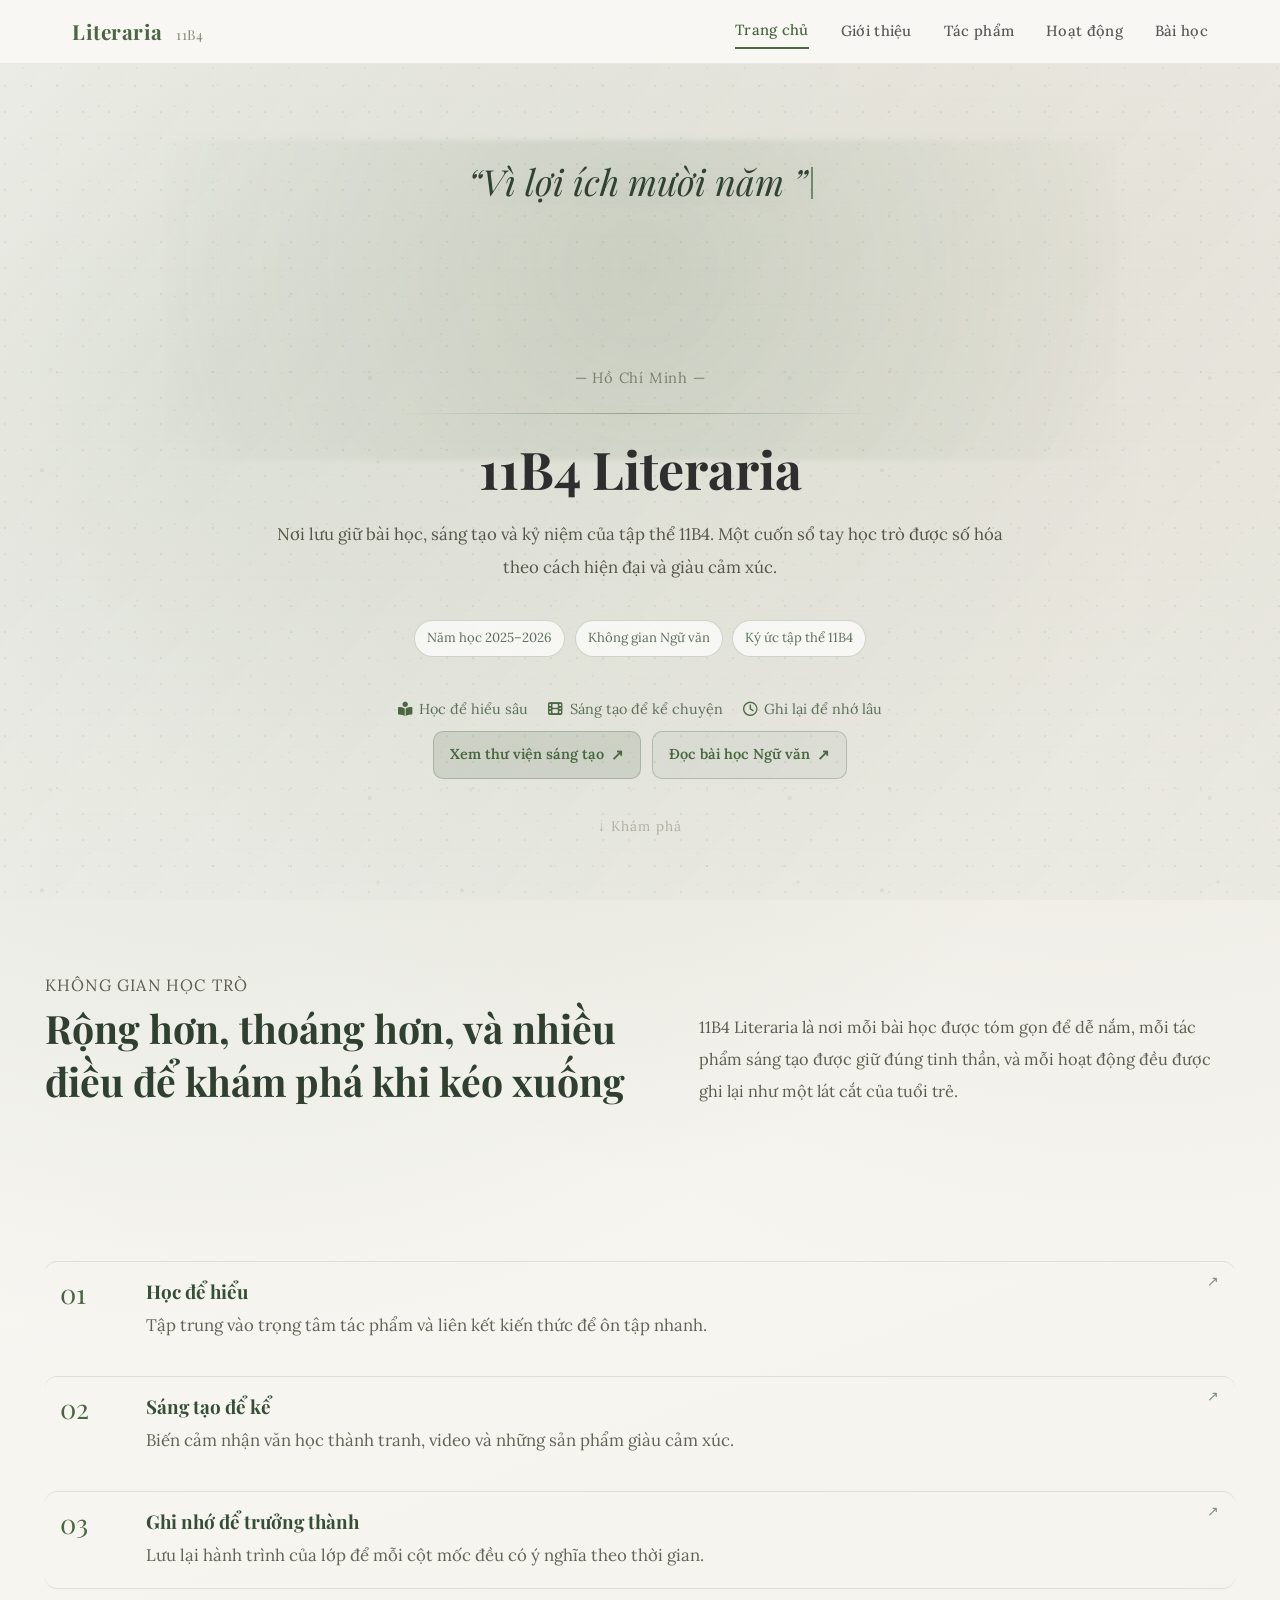
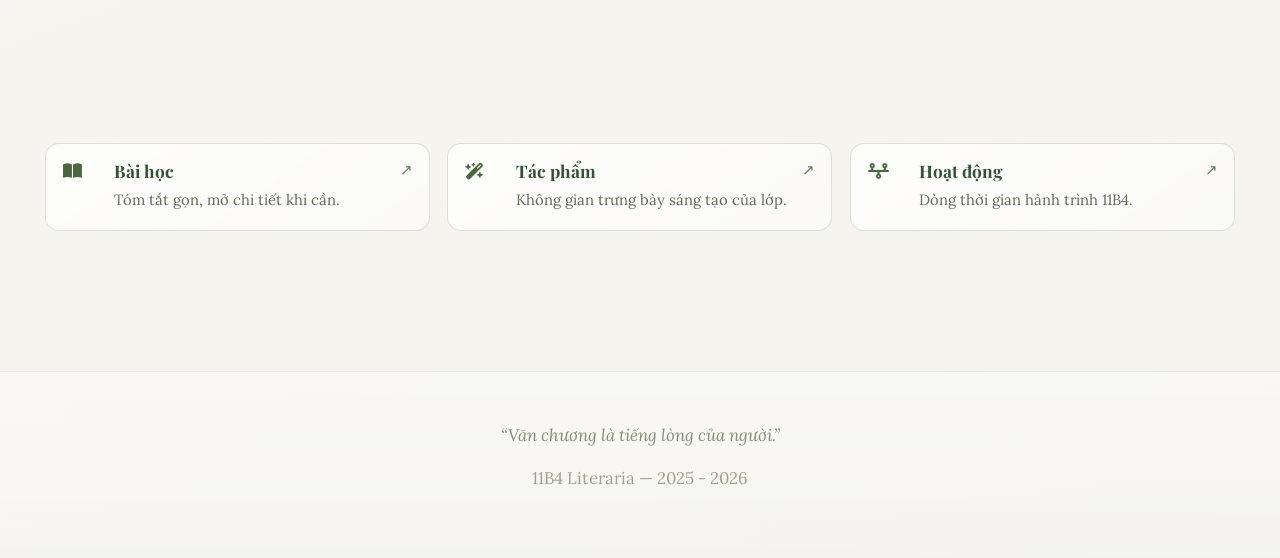
==== commit 727f7a5c: "up thử một số tác phẩm" ====
--- a/index.html
+++ b/index.html
@@ -27,7 +27,7 @@
         <a href="about.html">Giới thiệu</a>
         <a href="dreams.html">Tác phẩm</a>
         <a href="activities.html">Hoạt động</a>
-        <a href="lessons.html">Bài học</a>
+        <a href="lessons/">Bài học</a>
       </div>
     </div>
   </nav>
@@ -69,7 +69,7 @@
 
         <div class="home-actions fade-in home-sequence">
           <a href="dreams.html">Xem thư viện sáng tạo</a>
-          <a href="lessons.html">Đọc bài học Ngữ văn</a>
+          <a href="lessons/">Đọc bài học Ngữ văn</a>
         </div>
 
         <div class="scroll-hint fade-in home-sequence">
@@ -94,34 +94,34 @@
       <section class="home-wide section fade-in">
         <div class="home-wide-inner">
           <div class="home-journey-list">
-            <article class="home-journey-item fade-in reveal-lift">
+            <a class="home-journey-item home-journey-link fade-in reveal-lift" href="lessons/">
               <span>01</span>
               <div>
                 <h3>Học để hiểu</h3>
                 <p>Tập trung vào trọng tâm tác phẩm và liên kết kiến thức để ôn tập nhanh.</p>
               </div>
-            </article>
-            <article class="home-journey-item fade-in reveal-lift">
+            </a>
+            <a class="home-journey-item home-journey-link fade-in reveal-lift" href="dreams.html">
               <span>02</span>
               <div>
                 <h3>Sáng tạo để kể</h3>
                 <p>Biến cảm nhận văn học thành tranh, video và những sản phẩm giàu cảm xúc.</p>
               </div>
-            </article>
-            <article class="home-journey-item fade-in reveal-lift mobile-trim-item">
+            </a>
+            <a class="home-journey-item home-journey-link fade-in reveal-lift mobile-trim-item" href="activities.html">
               <span>03</span>
               <div>
                 <h3>Ghi nhớ để trưởng thành</h3>
                 <p>Lưu lại hành trình của lớp để mỗi cột mốc đều có ý nghĩa theo thời gian.</p>
               </div>
-            </article>
+            </a>
           </div>
         </div>
       </section>
 
       <section class="home-wide section fade-in">
         <div class="home-wide-inner home-link-rail">
-          <a class="home-rail-link reveal-lift" href="lessons.html">
+          <a class="home-rail-link reveal-lift" href="lessons/">
             <i class="fa-solid fa-book-open"></i>
             <div>
               <h3>Bài học</h3>
--- a/style.css
+++ b/style.css
@@ -75,6 +75,24 @@
   animation: patternDrift 28s linear infinite;
 }
 
+@media (min-width: 1024px) {
+  body {
+    background-image:
+      radial-gradient(circle at 16% 18%, rgba(74, 103, 65, 0.16), transparent 46%),
+      radial-gradient(circle at 84% 11%, rgba(140, 129, 92, 0.16), transparent 48%),
+      linear-gradient(160deg, rgba(255, 255, 255, 0.06), rgba(74, 103, 65, 0.04));
+  }
+
+  body::before {
+    opacity: 0.64;
+    background: linear-gradient(130deg, rgba(255, 255, 255, 0.2), rgba(74, 103, 65, 0.06));
+  }
+
+  body::after {
+    opacity: 0.6;
+  }
+}
+
 a {
   text-decoration: none;
   color: inherit;
@@ -561,13 +579,25 @@
   display: inline-flex;
   align-items: center;
   justify-content: center;
+  gap: 0.45rem;
   padding: 0.62rem 1rem;
   border-radius: 10px;
   border: 1px solid rgba(74, 103, 65, 0.28);
   background: rgba(74, 103, 65, 0.06);
   color: #4a6741;
   font-size: 0.9rem;
-  transition: transform 0.3s ease, background 0.3s ease, box-shadow 0.3s ease;
+  font-weight: 600;
+  transform: translateY(0) translateZ(0);
+  backface-visibility: hidden;
+  will-change: transform, box-shadow;
+  transition: transform 0.34s cubic-bezier(.22,.61,.36,1), background 0.34s ease, box-shadow 0.34s ease, border-color 0.34s ease;
+}
+
+.home-actions a::after {
+  content: '↗';
+  font-size: 0.92rem;
+  line-height: 1;
+  transition: transform 0.3s cubic-bezier(.22,.61,.36,1);
 }
 
 .home-actions a:first-child {
@@ -575,9 +605,29 @@
 }
 
 .home-actions a:hover {
-  transform: translateY(-3px);
-  background: rgba(74, 103, 65, 0.12);
-  box-shadow: 0 8px 18px rgba(74, 103, 65, 0.16);
+  transform: translateY(-2px);
+  background: rgba(74, 103, 65, 0.1);
+  box-shadow: 0 6px 14px rgba(74, 103, 65, 0.13);
+  border-color: rgba(74, 103, 65, 0.38);
+}
+
+.home-actions a:hover::after {
+  transform: translate(2px, -2px);
+}
+
+.home-actions a:focus-visible,
+.home-actions a:active,
+.home-actions a.touch-hover {
+  transform: translateY(-2px);
+  background: rgba(74, 103, 65, 0.1);
+  box-shadow: 0 6px 14px rgba(74, 103, 65, 0.13);
+  border-color: rgba(74, 103, 65, 0.38);
+}
+
+.home-actions a:focus-visible::after,
+.home-actions a:active::after,
+.home-actions a.touch-hover::after {
+  transform: translate(2px, -2px);
 }
 
 .home-kicker {
@@ -748,8 +798,56 @@
   grid-template-columns: 68px 1fr;
   align-items: start;
   gap: 1.1rem;
-  padding: 1.1rem 0;
+  padding: 1.1rem 0.95rem;
   border-top: 1px solid rgba(74, 103, 65, 0.14);
+}
+
+.home-journey-link {
+  position: relative;
+  border-radius: 12px;
+  transform: translateY(0) translateZ(0);
+  backface-visibility: hidden;
+  will-change: transform, box-shadow;
+  transition: transform 0.34s cubic-bezier(.22,.61,.36,1), background 0.34s ease, border-color 0.34s ease, box-shadow 0.34s ease;
+}
+
+.home-journey-link::after {
+  content: '↗';
+  position: absolute;
+  right: 1rem;
+  top: 0.78rem;
+  font-size: 0.88rem;
+  line-height: 1;
+  color: #5b7455;
+  opacity: 0.78;
+  transform: translateY(0);
+  transition: transform 0.3s cubic-bezier(.22,.61,.36,1);
+}
+
+.home-journey-link:hover {
+  transform: translateY(-2px);
+  background: linear-gradient(135deg, rgba(255, 255, 255, 0.92), rgba(74, 103, 65, 0.06));
+  border-top-color: rgba(74, 103, 65, 0.28);
+  box-shadow: 0 7px 16px rgba(74, 103, 65, 0.11);
+}
+
+.home-journey-link:hover::after {
+  transform: translate(2px, -2px);
+}
+
+.home-journey-link:focus-visible,
+.home-journey-link:active,
+.home-journey-link.touch-hover {
+  transform: translateY(-2px);
+  background: linear-gradient(135deg, rgba(255, 255, 255, 0.92), rgba(74, 103, 65, 0.06));
+  border-top-color: rgba(74, 103, 65, 0.28);
+  box-shadow: 0 7px 16px rgba(74, 103, 65, 0.11);
+}
+
+.home-journey-link:focus-visible::after,
+.home-journey-link:active::after,
+.home-journey-link.touch-hover::after {
+  transform: translate(2px, -2px);
 }
 
 .home-journey-item:last-child {
@@ -782,18 +880,56 @@
 }
 
 .home-rail-link {
+  position: relative;
   display: grid;
-  grid-template-columns: 34px 1fr;
+  grid-template-columns: 38px 1fr;
   gap: 0.8rem;
   align-items: start;
-  padding: 1rem 0.2rem;
-  border-top: 1px solid rgba(74, 103, 65, 0.18);
-  transition: transform 0.3s ease, border-color 0.3s ease;
+  padding: 1rem 1.05rem;
+  border: 1px solid rgba(74, 103, 65, 0.18);
+  border-radius: 14px;
+  background: linear-gradient(145deg, rgba(255, 255, 255, 0.82), rgba(255, 255, 255, 0.55));
+  transform: translateY(0) translateZ(0);
+  backface-visibility: hidden;
+  will-change: transform, box-shadow;
+  transition: transform 0.34s cubic-bezier(.22,.61,.36,1), border-color 0.34s ease, background 0.34s ease, box-shadow 0.34s ease;
 }
 
 .home-rail-link:hover {
-  transform: translateY(-3px);
+  transform: translateY(-2px);
   border-color: rgba(74, 103, 65, 0.34);
+  background: linear-gradient(145deg, rgba(255, 255, 255, 0.95), rgba(74, 103, 65, 0.08));
+  box-shadow: 0 8px 18px rgba(74, 103, 65, 0.13);
+}
+
+.home-rail-link::after {
+  content: '↗';
+  position: absolute;
+  right: 1rem;
+  top: 0.8rem;
+  color: #4a6741;
+  font-size: 0.92rem;
+  opacity: 0.85;
+  transition: transform 0.3s cubic-bezier(.22,.61,.36,1);
+}
+
+.home-rail-link:hover::after {
+  transform: translate(2px, -2px);
+}
+
+.home-rail-link:focus-visible,
+.home-rail-link:active,
+.home-rail-link.touch-hover {
+  transform: translateY(-2px);
+  border-color: rgba(74, 103, 65, 0.34);
+  background: linear-gradient(145deg, rgba(255, 255, 255, 0.95), rgba(74, 103, 65, 0.08));
+  box-shadow: 0 8px 18px rgba(74, 103, 65, 0.13);
+}
+
+.home-rail-link:focus-visible::after,
+.home-rail-link:active::after,
+.home-rail-link.touch-hover::after {
+  transform: translate(2px, -2px);
 }
 
 .home-rail-link i {
@@ -1407,6 +1543,65 @@
   gap: 3rem;
 }
 
+.lessons-intro {
+  max-width: 760px;
+  margin: 0 auto 2rem;
+  text-align: center;
+  color: #5a5a4f;
+}
+
+.lesson-category-grid {
+  display: grid;
+  grid-template-columns: repeat(2, minmax(0, 1fr));
+  gap: 1.2rem;
+}
+
+.lesson-category-card {
+  display: block;
+  background: linear-gradient(145deg, rgba(255, 255, 255, 0.93), rgba(255, 255, 255, 0.8));
+  border: 1px solid rgba(74, 103, 65, 0.18);
+  border-radius: 14px;
+  padding: 1.4rem 1.4rem 1.2rem;
+  transition: transform 0.32s ease, box-shadow 0.32s ease, border-color 0.32s ease, background 0.32s ease;
+}
+
+.lesson-category-card:hover,
+.lesson-category-card:focus-visible,
+.lesson-category-card:active {
+  transform: translateY(-3px);
+  box-shadow: 0 12px 24px rgba(74, 103, 65, 0.14);
+  border-color: rgba(74, 103, 65, 0.3);
+  background: linear-gradient(145deg, rgba(255, 255, 255, 0.98), rgba(74, 103, 65, 0.08));
+}
+
+.lesson-category-grid .lesson-category-card:last-child {
+  grid-column: 1 / -1;
+}
+
+.lesson-category-tag {
+  font-size: 0.8rem;
+  color: #6f8065;
+  letter-spacing: 0.5px;
+  margin-bottom: 0.5rem;
+  text-transform: uppercase;
+}
+
+.lesson-category-card h3 {
+  font-size: 1.28rem;
+  margin-bottom: 0.55rem;
+  color: #2f4630;
+}
+
+.lesson-category-card p {
+  color: #5e5e52;
+  font-size: 0.96rem;
+  line-height: 1.82;
+}
+
+.lesson-category-card .lesson-link {
+  margin-top: 0.5rem;
+}
+
 .lesson-entry {
   background: #fff;
   border-radius: 12px;
@@ -1462,6 +1657,198 @@
   transform: translateY(-2px);
   background: rgba(74, 103, 65, 0.09);
   box-shadow: 0 8px 16px rgba(74, 103, 65, 0.14);
+}
+
+.read-work-card {
+  margin-top: 1.2rem;
+  padding: 1.35rem 1.4rem;
+  border-radius: 14px;
+  border: 1px solid rgba(74, 103, 65, 0.2);
+  background: linear-gradient(145deg, rgba(255, 255, 255, 0.95), rgba(255, 255, 255, 0.82));
+  transition: transform 0.3s ease, box-shadow 0.3s ease, border-color 0.3s ease;
+}
+
+.read-work-card:hover {
+  transform: translateY(-3px);
+  border-color: rgba(74, 103, 65, 0.32);
+  box-shadow: 0 12px 24px rgba(74, 103, 65, 0.14);
+}
+
+.read-work-card h3 {
+  margin: 0.2rem 0 0.45rem;
+}
+
+.read-work-card p {
+  margin-bottom: 0.75rem;
+}
+
+.read-open-btn {
+  cursor: pointer;
+}
+
+.read-modal-overlay {
+  position: fixed;
+  inset: 0;
+  background: rgba(0, 0, 0, 0.55);
+  display: flex;
+  align-items: center;
+  justify-content: center;
+  opacity: 0;
+  visibility: hidden;
+  pointer-events: none;
+  transition: opacity 0.3s ease, visibility 0.3s ease;
+  z-index: 1100;
+}
+
+.read-modal-overlay.active {
+  opacity: 1;
+  visibility: visible;
+  pointer-events: auto;
+}
+
+.read-modal-content {
+  width: min(1180px, 95vw);
+  max-height: 88vh;
+  background: #fcfbf8;
+  border-radius: 18px;
+  border: 1px solid rgba(74, 103, 65, 0.18);
+  box-shadow: 0 24px 52px rgba(18, 24, 17, 0.34);
+  overflow: hidden;
+  position: relative;
+}
+
+.read-modal-close {
+  position: absolute;
+  top: 0.75rem;
+  right: 0.75rem;
+  width: 42px;
+  height: 42px;
+  border: 1px solid rgba(255, 255, 255, 0.28);
+  border-radius: 50%;
+  background: #243024;
+  color: #f7faf4;
+  font-size: 1.6rem;
+  line-height: 1;
+  cursor: pointer;
+  z-index: 5;
+  box-shadow: 0 10px 24px rgba(10, 16, 11, 0.35);
+  transition: transform 0.2s ease, background 0.2s ease, box-shadow 0.2s ease;
+}
+
+.read-modal-close:hover {
+  transform: translateY(-1px) scale(1.04);
+  background: #2f3e2f;
+  box-shadow: 0 14px 26px rgba(10, 16, 11, 0.4);
+}
+
+.read-modal-layout {
+  display: grid;
+  grid-template-columns: 1fr 290px;
+  min-height: min(78vh, 760px);
+}
+
+.read-modal-main {
+  padding: 1.4rem 1.5rem;
+  overflow-y: auto;
+  max-height: 78vh;
+  border-right: 1px solid rgba(74, 103, 65, 0.14);
+}
+
+.read-modal-main::-webkit-scrollbar {
+  width: 9px;
+}
+
+.read-modal-main::-webkit-scrollbar-thumb {
+  background: rgba(50, 69, 45, 0.34);
+  border-radius: 999px;
+}
+
+.read-modal-main::-webkit-scrollbar-track {
+  background: rgba(74, 103, 65, 0.08);
+}
+
+.read-modal-main p {
+  margin-bottom: 0.95rem;
+  line-height: 1.88;
+}
+
+.read-modal-main h1,
+.read-modal-main h2,
+.read-modal-main h3 {
+  margin-bottom: 0.8rem;
+  color: #30442f;
+}
+
+.read-modal-main .read-loading {
+  color: #627161;
+  font-style: italic;
+}
+
+.read-modal-sidebar {
+  padding: 1.4rem 1.2rem 1rem;
+  background: linear-gradient(180deg, #243024, #2e3b2b 55%, #374635);
+  border-left: 1px solid rgba(255, 255, 255, 0.08);
+}
+
+.read-modal-sidebar h3 {
+  margin-bottom: 0.8rem;
+  font-size: 1.2rem;
+  color: #f2f4ec;
+}
+
+.read-modal-sidebar p {
+  font-size: 0.95rem;
+  color: #dbe3d6;
+  line-height: 1.75;
+}
+
+.read-modal-sidebar strong {
+  color: #f2f4ec;
+}
+
+.read-modal-sidebar a {
+  color: #d9e6c9;
+  text-decoration: underline;
+  text-underline-offset: 2px;
+}
+
+.pptx-modal-content {
+  width: min(1220px, 95vw);
+}
+
+.pptx-modal-layout {
+  grid-template-columns: minmax(0, 1fr) 300px;
+}
+
+.pptx-modal-main {
+  display: flex;
+  flex-direction: column;
+  gap: 0.9rem;
+}
+
+.pptx-toolbar {
+  display: flex;
+  justify-content: flex-start;
+  align-items: center;
+}
+
+.pptx-toolbar .lesson-link {
+  margin: 0;
+}
+
+.pptx-frame-wrap {
+  border: 1px solid rgba(74, 103, 65, 0.16);
+  border-radius: 10px;
+  overflow: hidden;
+  min-height: min(56vh, 620px);
+  background: #f1f3ee;
+}
+
+#pptx-modal-frame {
+  width: 100%;
+  height: min(56vh, 620px);
+  border: none;
+  background: #f1f3ee;
 }
 
 .lesson-detail-shell {
@@ -1802,10 +2189,16 @@
   }
 
   .home-rail-link {
-    padding: 0.82rem 0;
+    padding: 0.82rem 0.72rem;
     border-top-color: rgba(74, 103, 65, 0.14);
+    border-width: 1px;
     border-radius: 10px;
-    transition: transform 0.22s ease, background 0.22s ease, border-color 0.22s ease;
+    transition: transform 0.28s cubic-bezier(.22,.61,.36,1), background 0.28s ease, border-color 0.28s ease;
+  }
+
+  .home-rail-link::after,
+  .home-journey-link::after {
+    opacity: 0.7;
   }
 
   .home-rail-link:hover {
@@ -1822,9 +2215,9 @@
   .home-journey-item {
     grid-template-columns: 52px 1fr;
     gap: 0.75rem;
-    padding: 0.82rem 0;
+    padding: 0.82rem 0.62rem;
     border-radius: 10px;
-    transition: transform 0.22s ease, background 0.22s ease;
+    transition: transform 0.28s cubic-bezier(.22,.61,.36,1), background 0.28s ease;
   }
 
   .home-journey-item:hover,
@@ -1859,7 +2252,7 @@
     min-height: 43px;
     border-radius: 8px;
     box-shadow: none;
-    transition: transform 0.2s ease, background 0.22s ease, border-color 0.22s ease;
+    transition: transform 0.28s cubic-bezier(.22,.61,.36,1), background 0.28s ease, border-color 0.28s ease;
   }
 
   .home-actions a:hover {
@@ -1993,6 +2386,54 @@
     padding: 1.5rem 1.5rem;
   }
 
+  .lesson-category-grid {
+    grid-template-columns: 1fr;
+  }
+
+  .lesson-category-grid .lesson-category-card:last-child {
+    grid-column: auto;
+  }
+
+  .lesson-category-card {
+    padding: 1.05rem 1rem 0.95rem;
+  }
+
+  .read-modal-content {
+    width: 95%;
+    max-height: 92vh;
+    border-radius: 16px;
+  }
+
+  .read-modal-layout {
+    grid-template-columns: 1fr;
+  }
+
+  .read-modal-main {
+    max-height: 58vh;
+    border-right: none;
+    border-bottom: 1px solid rgba(74, 103, 65, 0.14);
+  }
+
+  .pptx-toolbar {
+    display: flex;
+    justify-content: stretch;
+  }
+
+  .pptx-toolbar .lesson-link {
+    width: 100%;
+    text-align: center;
+  }
+
+  .pptx-frame-wrap,
+  #pptx-modal-frame {
+    min-height: 48vh;
+    height: 48vh;
+  }
+
+  .read-modal-sidebar {
+    padding: 1rem 1rem 1.2rem;
+  }
+
   /* Modal */
   .modal-content {
     width: 95%;
@@ -2001,6 +2442,33 @@
 }
 
 @media (max-width: 480px) {
+  .read-modal-overlay {
+    align-items: flex-end;
+    padding: 0;
+  }
+
+  .read-modal-content {
+    width: 100%;
+    max-height: 92vh;
+    border-radius: 16px 16px 0 0;
+    border-left: none;
+    border-right: none;
+    border-bottom: none;
+  }
+
+  .read-modal-close {
+    top: 0.55rem;
+    right: 0.6rem;
+    width: 40px;
+    height: 40px;
+  }
+
+  .pptx-frame-wrap,
+  #pptx-modal-frame {
+    min-height: 42vh;
+    height: 42vh;
+  }
+
   .gallery-grid {
     grid-template-columns: 1fr;
   }
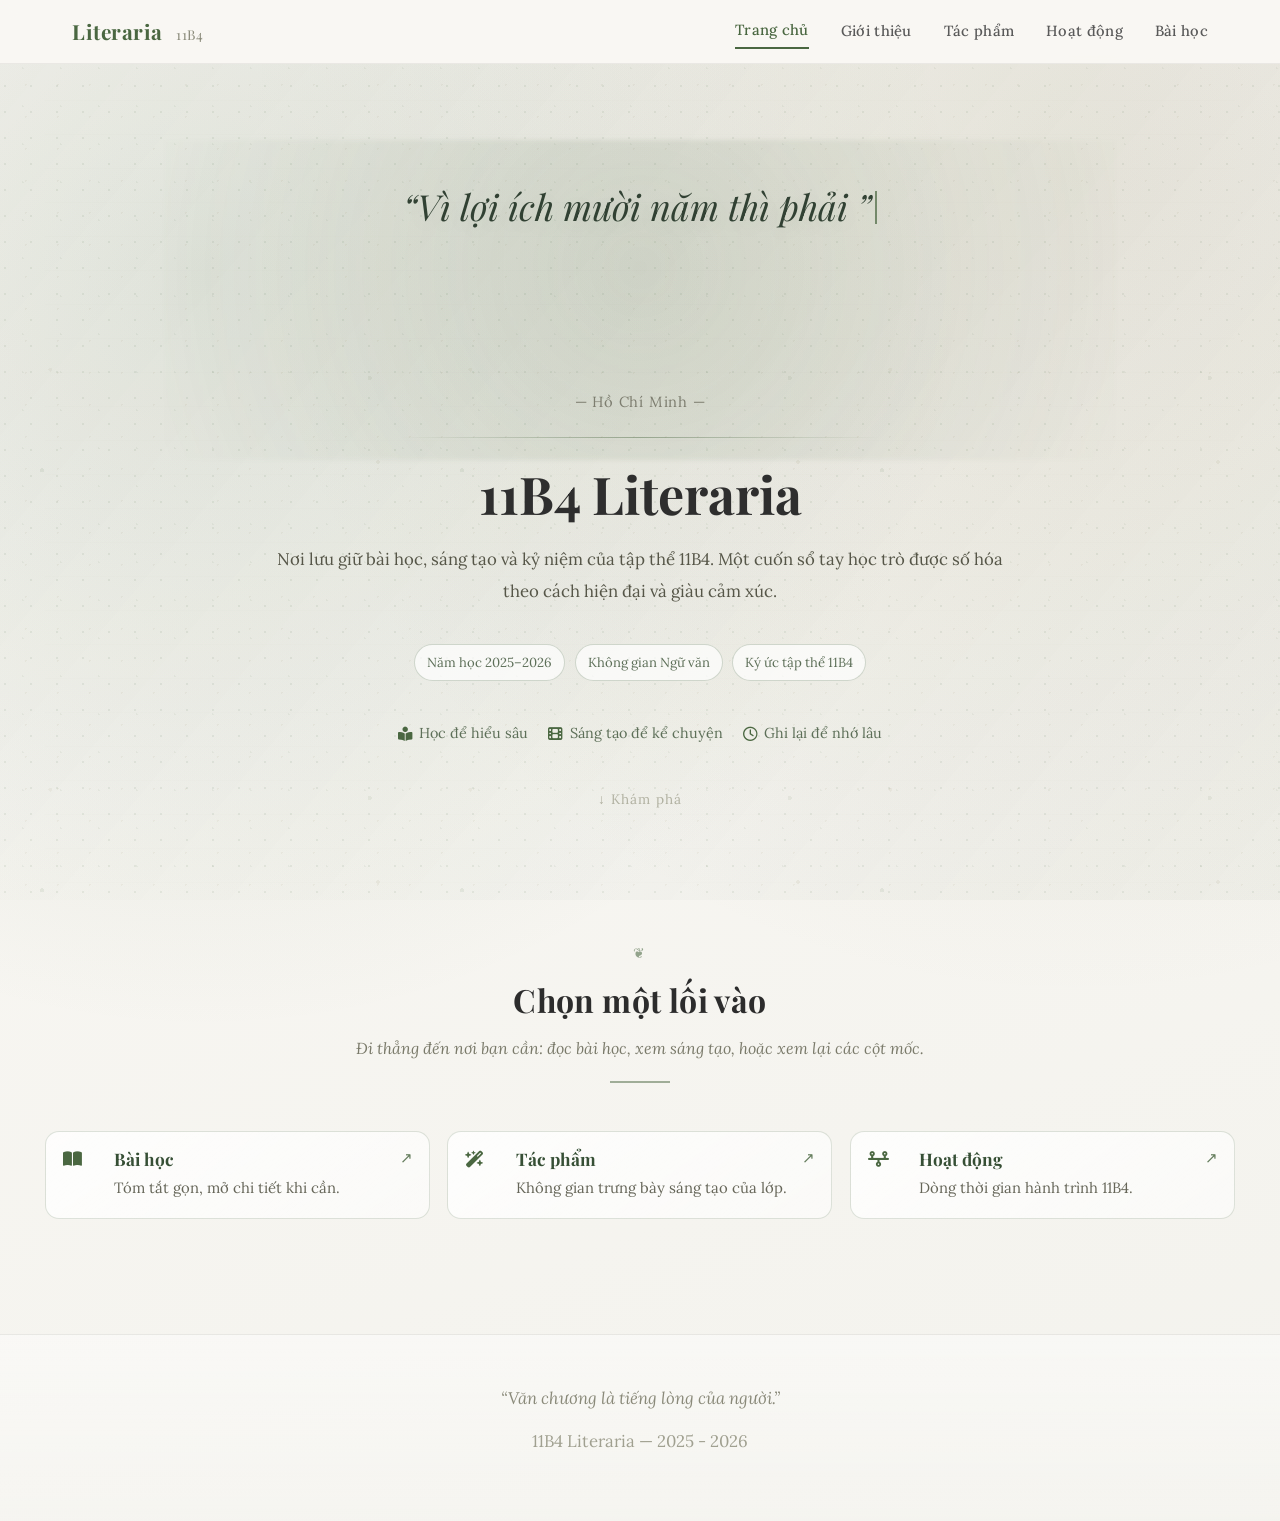
==== commit ddf23ae5: "aushdiádasdasdasduahsdou" ====
--- a/index.html
+++ b/index.html
@@ -67,11 +67,6 @@
           <li><i class="fa-regular fa-clock" aria-hidden="true"></i>Ghi lại để nhớ lâu</li>
         </ul>
 
-        <div class="home-actions fade-in home-sequence">
-          <a href="dreams.html">Xem thư viện sáng tạo</a>
-          <a href="lessons/">Đọc bài học Ngữ văn</a>
-        </div>
-
         <div class="scroll-hint fade-in home-sequence">
           &#8595; Khám phá
         </div>
@@ -79,47 +74,10 @@
       </div>
 
       <section class="home-wide section fade-in">
-        <div class="home-wide-inner home-split reveal-lift">
-          <div>
-            <p class="home-eyebrow">Không gian học trò</p>
-            <h2>Rộng hơn, thoáng hơn, và nhiều điều để khám phá khi kéo xuống</h2>
-          </div>
-          <p class="mobile-trim-text">
-            11B4 Literaria là nơi mỗi bài học được tóm gọn để dễ nắm, mỗi tác phẩm sáng tạo được giữ đúng tinh thần,
-            và mỗi hoạt động đều được ghi lại như một lát cắt của tuổi trẻ.
-          </p>
+        <div class="section-title">
+          <h2>Chọn một lối vào</h2>
+          <p>Đi thẳng đến nơi bạn cần: đọc bài học, xem sáng tạo, hoặc xem lại các cột mốc.</p>
         </div>
-      </section>
-
-      <section class="home-wide section fade-in">
-        <div class="home-wide-inner">
-          <div class="home-journey-list">
-            <a class="home-journey-item home-journey-link fade-in reveal-lift" href="lessons/">
-              <span>01</span>
-              <div>
-                <h3>Học để hiểu</h3>
-                <p>Tập trung vào trọng tâm tác phẩm và liên kết kiến thức để ôn tập nhanh.</p>
-              </div>
-            </a>
-            <a class="home-journey-item home-journey-link fade-in reveal-lift" href="dreams.html">
-              <span>02</span>
-              <div>
-                <h3>Sáng tạo để kể</h3>
-                <p>Biến cảm nhận văn học thành tranh, video và những sản phẩm giàu cảm xúc.</p>
-              </div>
-            </a>
-            <a class="home-journey-item home-journey-link fade-in reveal-lift mobile-trim-item" href="activities.html">
-              <span>03</span>
-              <div>
-                <h3>Ghi nhớ để trưởng thành</h3>
-                <p>Lưu lại hành trình của lớp để mỗi cột mốc đều có ý nghĩa theo thời gian.</p>
-              </div>
-            </a>
-          </div>
-        </div>
-      </section>
-
-      <section class="home-wide section fade-in">
         <div class="home-wide-inner home-link-rail">
           <a class="home-rail-link reveal-lift" href="lessons/">
             <i class="fa-solid fa-book-open"></i>
--- a/style.css
+++ b/style.css
@@ -751,7 +751,7 @@
 }
 
 .home-wide {
-  padding: 4.8rem 0;
+  padding: 3.2rem 0;
 }
 
 .home-wide-inner {
@@ -972,36 +972,36 @@
 }
 
 /* --- ABOUT PAGE --- */
+.about-page .page-container {
+  max-width: 960px;
+}
+
 .about-intro {
-  text-align: center;
-  max-width: 700px;
-  margin: 0 auto 3rem;
-}
-
-.about-block {
-  display: grid;
-  grid-template-columns: 1fr 1fr;
-  gap: 3rem;
-  align-items: center;
-  margin-bottom: 4rem;
-}
-
+  text-align: left;
+  max-width: 820px;
+  margin: 0 auto 2.2rem;
+}
+
+.about-block,
 .about-block.reverse {
-  direction: rtl;
-}
-
-.about-block.reverse > * {
+  display: block;
+  max-width: 900px;
+  margin: 0 auto 2.4rem;
   direction: ltr;
 }
 
+.about-text {
+  max-width: none;
+}
+
 .about-text h3 {
-  margin-bottom: 1rem;
+  margin-bottom: 0.7rem;
   color: #4a6741;
 }
 
 .about-text p {
-  color: #5a5a5a;
-  line-height: 1.9;
+  color: #525245;
+  line-height: 1.82;
 }
 
 .about-image {
@@ -1128,15 +1128,18 @@
 }
 
 .dream-plot-media img,
-.dream-plot-media video {
+.dream-plot-media video,
+.dream-plot-media .dream-thumb {
   width: 100%;
   height: 100%;
   object-fit: cover;
   transition: transform 0.6s ease;
+  display: block;
 }
 
 .dream-plot:hover .dream-plot-media img,
-.dream-plot:hover .dream-plot-media video {
+.dream-plot:hover .dream-plot-media video,
+.dream-plot:hover .dream-plot-media .dream-thumb {
   transform: scale(1.04);
 }
 
@@ -1179,6 +1182,19 @@
   border-top: 9px solid transparent;
   border-bottom: 9px solid transparent;
   margin-left: 3px;
+}
+
+.audio-cover {
+  display: grid;
+  place-items: center;
+  width: 100%;
+  height: 100%;
+  background: linear-gradient(135deg, #4a6741, #20311f);
+  color: #f7f9f4;
+  font-weight: 600;
+  letter-spacing: 0.4px;
+  text-align: center;
+  padding: 0.8rem;
 }
 
 .dream-plot-content {
@@ -1377,6 +1393,25 @@
   max-height: 70vh;
   object-fit: contain;
   background: #1a1a1a;
+}
+
+.modal-content audio {
+  width: 100%;
+}
+
+.audio-player {
+  background: #f4f6f1;
+  border: 1px solid rgba(74, 103, 65, 0.14);
+  border-radius: 12px;
+  padding: 1rem;
+  display: grid;
+  gap: 0.35rem;
+}
+
+.audio-label {
+  font-size: 0.9rem;
+  color: #4a6741;
+  font-weight: 600;
 }
 
 .modal-info {
@@ -1844,6 +1879,7 @@
   background: #f1f3ee;
 }
 
+.pptx-frame-wrap iframe,
 #pptx-modal-frame {
   width: 100%;
   height: min(56vh, 620px);
@@ -2425,6 +2461,7 @@
   }
 
   .pptx-frame-wrap,
+  .pptx-frame-wrap iframe,
   #pptx-modal-frame {
     min-height: 48vh;
     height: 48vh;
@@ -2464,6 +2501,7 @@
   }
 
   .pptx-frame-wrap,
+  .pptx-frame-wrap iframe,
   #pptx-modal-frame {
     min-height: 42vh;
     height: 42vh;
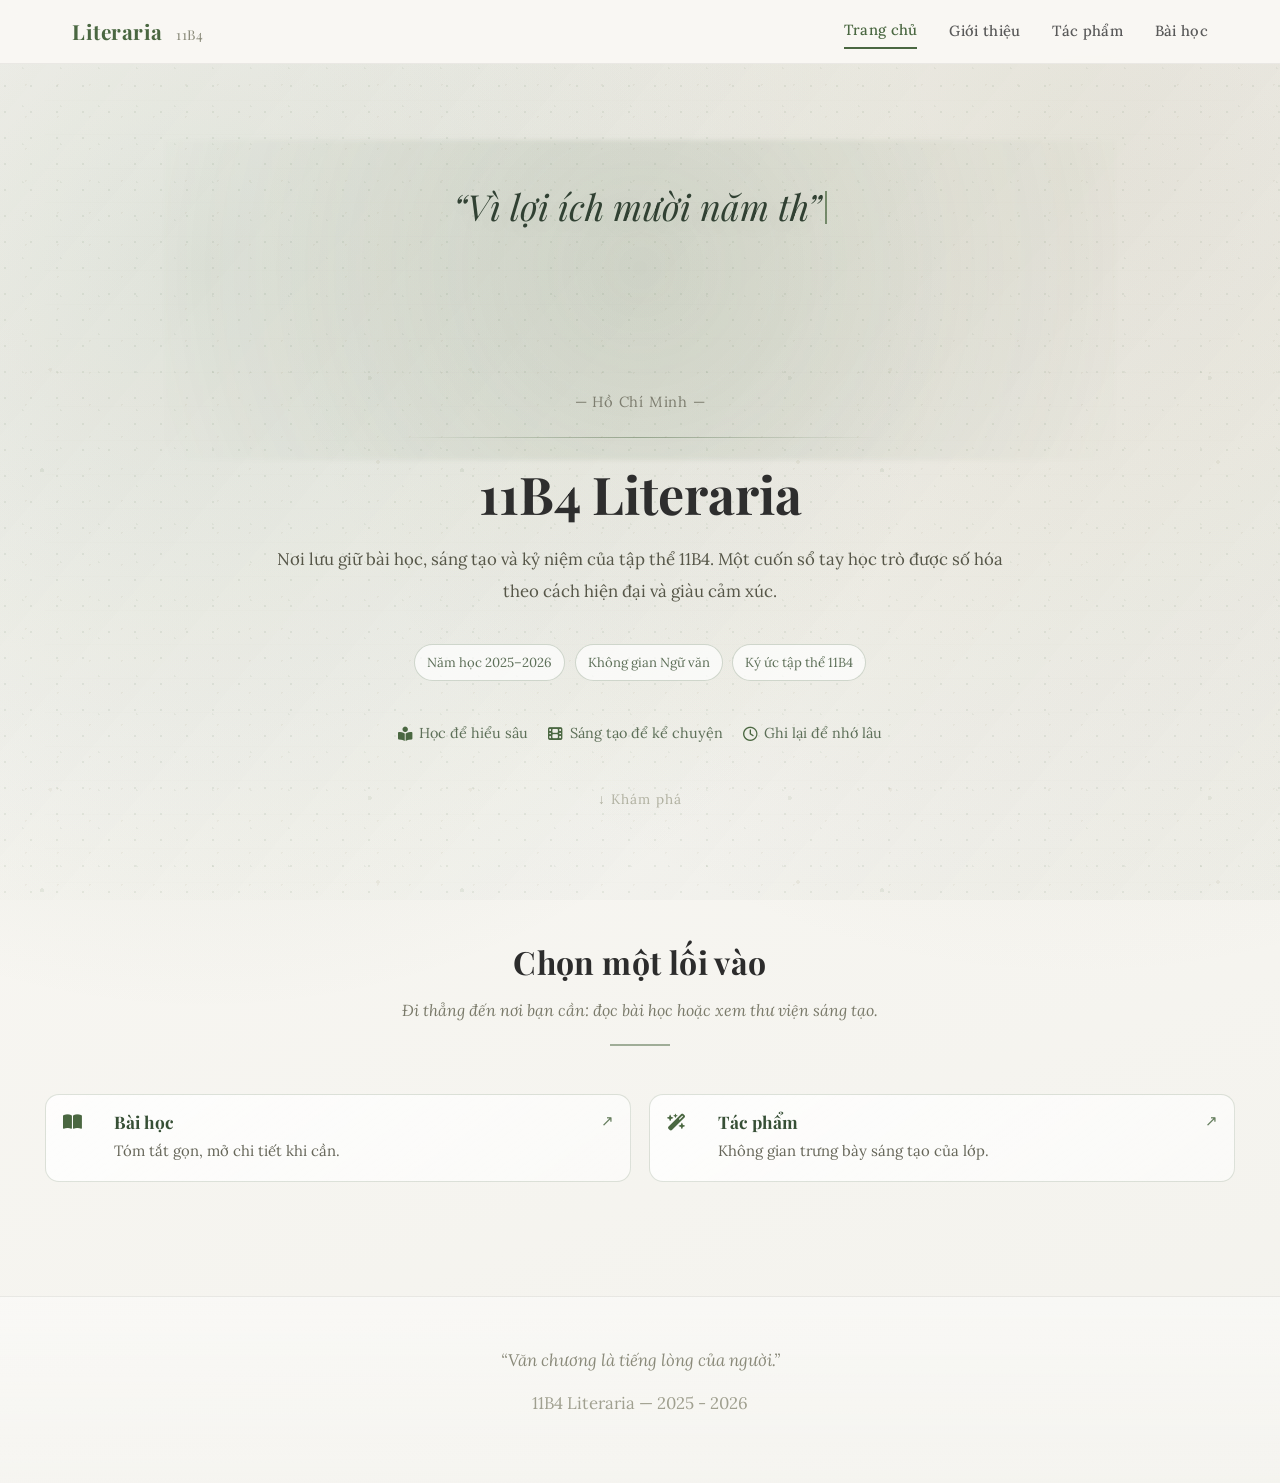
==== commit 5f032115: "aushdiuahsdou" ====
--- a/index.html
+++ b/index.html
@@ -26,7 +26,6 @@
         <a href="index.html" class="active">Trang chủ</a>
         <a href="about.html">Giới thiệu</a>
         <a href="dreams.html">Tác phẩm</a>
-        <a href="activities.html">Hoạt động</a>
         <a href="lessons/">Bài học</a>
       </div>
     </div>
@@ -76,7 +75,7 @@
       <section class="home-wide section fade-in">
         <div class="section-title">
           <h2>Chọn một lối vào</h2>
-          <p>Đi thẳng đến nơi bạn cần: đọc bài học, xem sáng tạo, hoặc xem lại các cột mốc.</p>
+          <p>Đi thẳng đến nơi bạn cần: đọc bài học hoặc xem thư viện sáng tạo.</p>
         </div>
         <div class="home-wide-inner home-link-rail">
           <a class="home-rail-link reveal-lift" href="lessons/">
@@ -93,13 +92,6 @@
               <p class="mobile-trim-text">Không gian trưng bày sáng tạo của lớp.</p>
             </div>
           </a>
-          <a class="home-rail-link reveal-lift" href="activities.html">
-            <i class="fa-solid fa-timeline"></i>
-            <div>
-              <h3>Hoạt động</h3>
-              <p class="mobile-trim-text">Dòng thời gian hành trình 11B4.</p>
-            </div>
-          </a>
         </div>
       </section>
     </div>
--- a/style.css
+++ b/style.css
@@ -302,13 +302,8 @@
 }
 
 .section-title::before {
-  content: '❦';
-  display: block;
-  font-size: 0.9rem;
-  color: rgba(74, 103, 65, 0.58);
-  margin-bottom: 0.75rem;
-  letter-spacing: 2px;
-  animation: ornamentBreathe 5s ease-in-out infinite;
+  content: '';
+  display: none;
 }
 
 .section-title::after {
@@ -875,7 +870,7 @@
 
 .home-link-rail {
   display: grid;
-  grid-template-columns: repeat(3, minmax(0, 1fr));
+  grid-template-columns: repeat(auto-fit, minmax(240px, 1fr));
   gap: 1.1rem;
 }
 
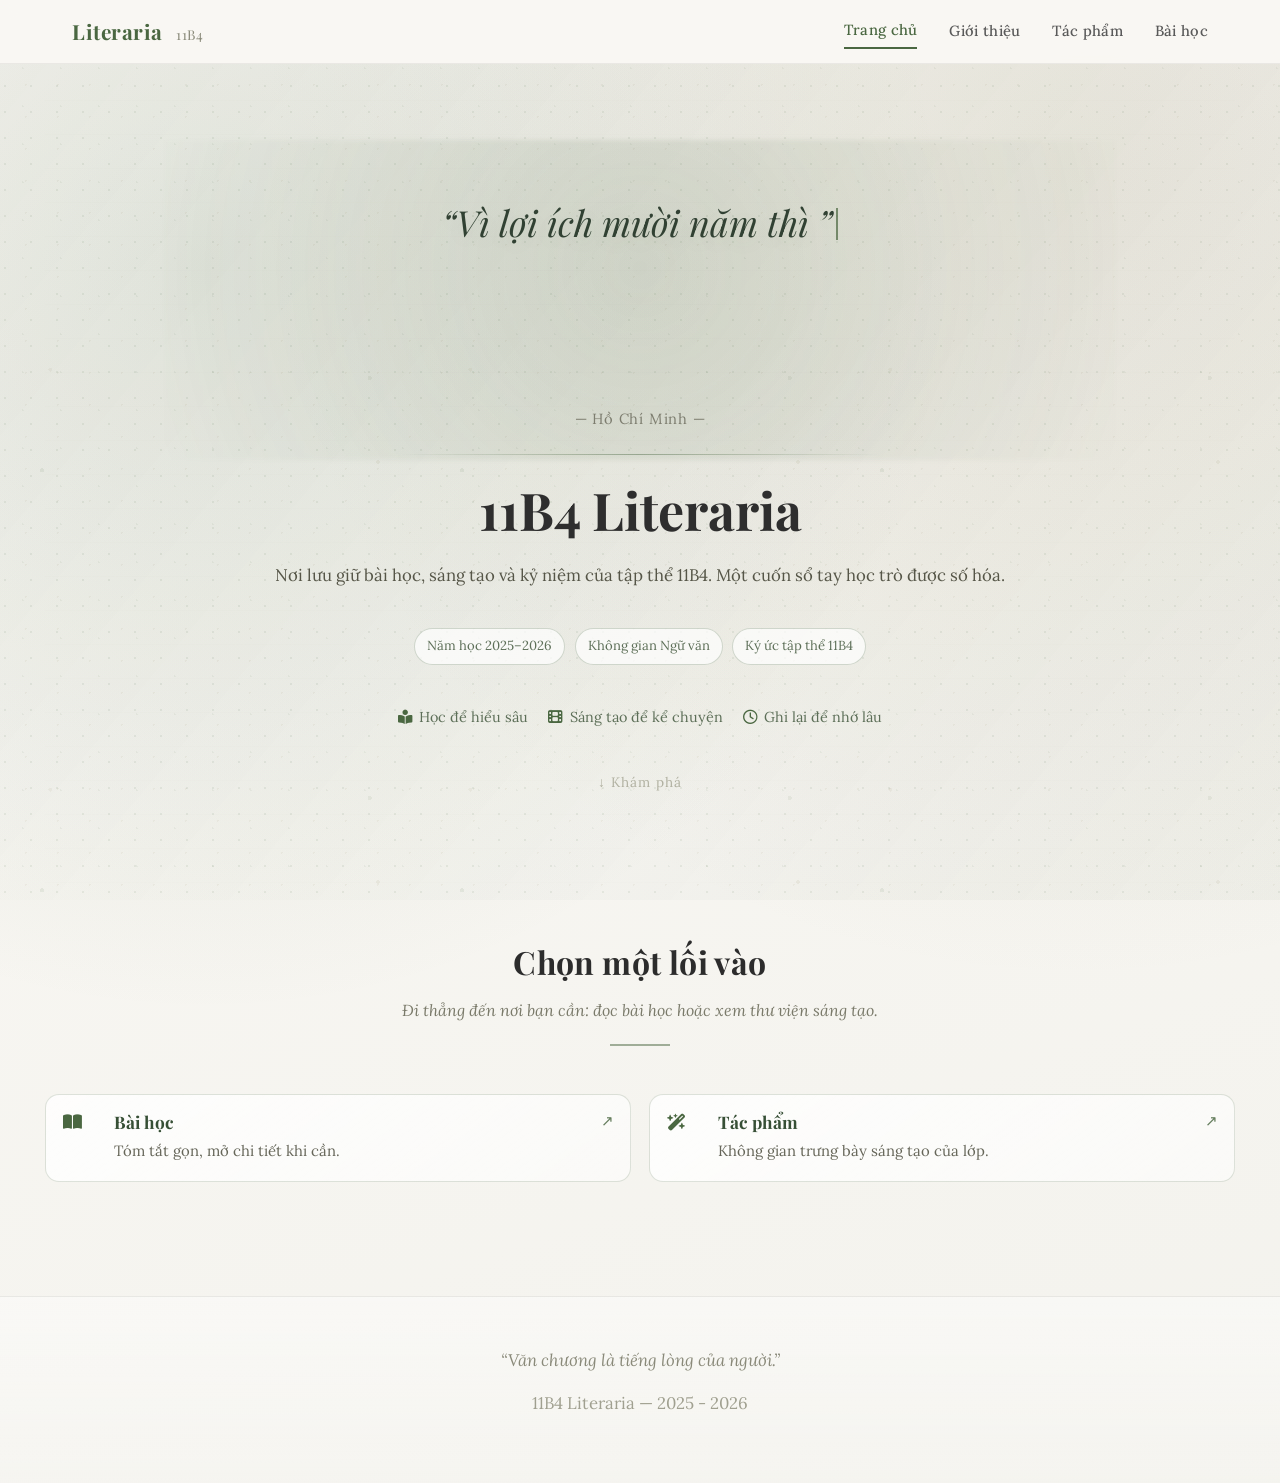
==== commit 1c444a4f: "asuhdausdhk" ====
--- a/index.html
+++ b/index.html
@@ -51,7 +51,7 @@
 
         <p class="intro-text fade-in home-sequence">
           Nơi lưu giữ bài học, sáng tạo và kỷ niệm của tập thể 11B4.
-          Một cuốn sổ tay học trò được số hóa theo cách hiện đại và giàu cảm xúc.
+          Một cuốn sổ tay học trò được số hóa.
         </p>
 
         <div class="home-badges fade-in home-sequence">
--- a/style.css
+++ b/style.css
@@ -15,6 +15,8 @@
 html {
   scroll-behavior: smooth;
   font-size: 16px;
+  -webkit-text-size-adjust: 100%;
+  text-size-adjust: 100%;
 }
 
 body {
@@ -31,6 +33,20 @@
   overflow-x: hidden;
   position: relative;
   isolation: isolate;
+}
+
+.is-webview body {
+  -webkit-font-smoothing: antialiased;
+  text-rendering: optimizeLegibility;
+}
+
+.is-webview body::before,
+.is-webview body::after {
+  animation: none;
+}
+
+.is-webview .navbar {
+  backdrop-filter: none;
 }
 
 body > * {
@@ -75,6 +91,95 @@
   animation: patternDrift 28s linear infinite;
 }
 
+.webview-warning {
+  position: fixed;
+  right: 1rem;
+  bottom: 1rem;
+  width: min(360px, calc(100vw - 2rem));
+  background: rgba(255, 251, 240, 0.97);
+  border: 1px solid rgba(74, 103, 65, 0.22);
+  border-radius: 12px;
+  box-shadow: 0 8px 28px rgba(0, 0, 0, 0.12);
+  padding: 0.95rem 0.9rem 0.85rem;
+  z-index: 2200;
+}
+
+.webview-warning-dismiss {
+  position: absolute;
+  top: 0.38rem;
+  right: 0.45rem;
+  border: 0;
+  background: transparent;
+  color: #6f705f;
+  width: 28px;
+  height: 28px;
+  border-radius: 50%;
+  font-size: 1.1rem;
+  line-height: 1;
+  cursor: pointer;
+  transition: background-color 0.2s ease, color 0.2s ease;
+}
+
+.webview-warning-dismiss:hover {
+  background: rgba(74, 103, 65, 0.12);
+  color: #3c4d35;
+}
+
+.webview-warning-message {
+  font-size: 0.92rem;
+  color: #3d3d33;
+  line-height: 1.45;
+  margin-bottom: 0.65rem;
+  padding-right: 1.7rem;
+}
+
+.webview-warning-actions {
+  display: flex;
+  align-items: center;
+  gap: 0.55rem;
+}
+
+.webview-warning-open,
+.webview-warning-copy,
+.webview-warning-dismiss {
+  font-family: inherit;
+}
+
+.webview-warning-open,
+.webview-warning-copy {
+  border: 0;
+  border-radius: 8px;
+  padding: 0.42rem 0.72rem;
+  font-size: 0.84rem;
+  cursor: pointer;
+  transition: transform 0.2s ease, opacity 0.2s ease;
+}
+
+.webview-warning-open {
+  background: #4a6741;
+  color: #f6f4ef;
+}
+
+.webview-warning-copy {
+  background: rgba(74, 103, 65, 0.18);
+  color: #2f4030;
+}
+
+.webview-warning-open:hover,
+.webview-warning-copy:hover {
+  transform: translateY(-1px);
+  opacity: 0.92;
+}
+
+@media (max-width: 480px) {
+  .webview-warning {
+    right: 0.7rem;
+    left: 0.7rem;
+    width: auto;
+    bottom: 0.7rem;
+  }
+}
+
 @media (min-width: 1024px) {
   body {
     background-image:
@@ -274,6 +379,7 @@
 .page-content {
   padding-top: 100px;
   min-height: 100vh;
+  min-height: 100svh;
 }
 
 /* --- SECTION SPACING --- */
@@ -359,6 +465,7 @@
   align-items: center;
   justify-content: center;
   min-height: calc(100vh - 110px);
+  min-height: calc(100svh - 110px);
   text-align: center;
   padding: 3.4rem 2rem;
   overflow: hidden;
@@ -2081,11 +2188,16 @@
     padding-top: 80px;
   }
 
+  .is-webview .page-content {
+    padding-top: calc(80px + env(safe-area-inset-top, 0px));
+  }
+
   h1 { font-size: 2rem; }
   h2 { font-size: 1.6rem; }
 
   .home-hero {
     min-height: calc(100vh - 90px);
+    min-height: calc(100svh - 90px);
     padding: 2rem 0.55rem 1.55rem;
     gap: 0.25rem;
   }
@@ -2473,6 +2585,10 @@
   }
 }
 
+.is-webview .page-content {
+  padding-top: calc(100px + env(safe-area-inset-top, 0px));
+}
+
 @media (max-width: 480px) {
   .read-modal-overlay {
     align-items: flex-end;
